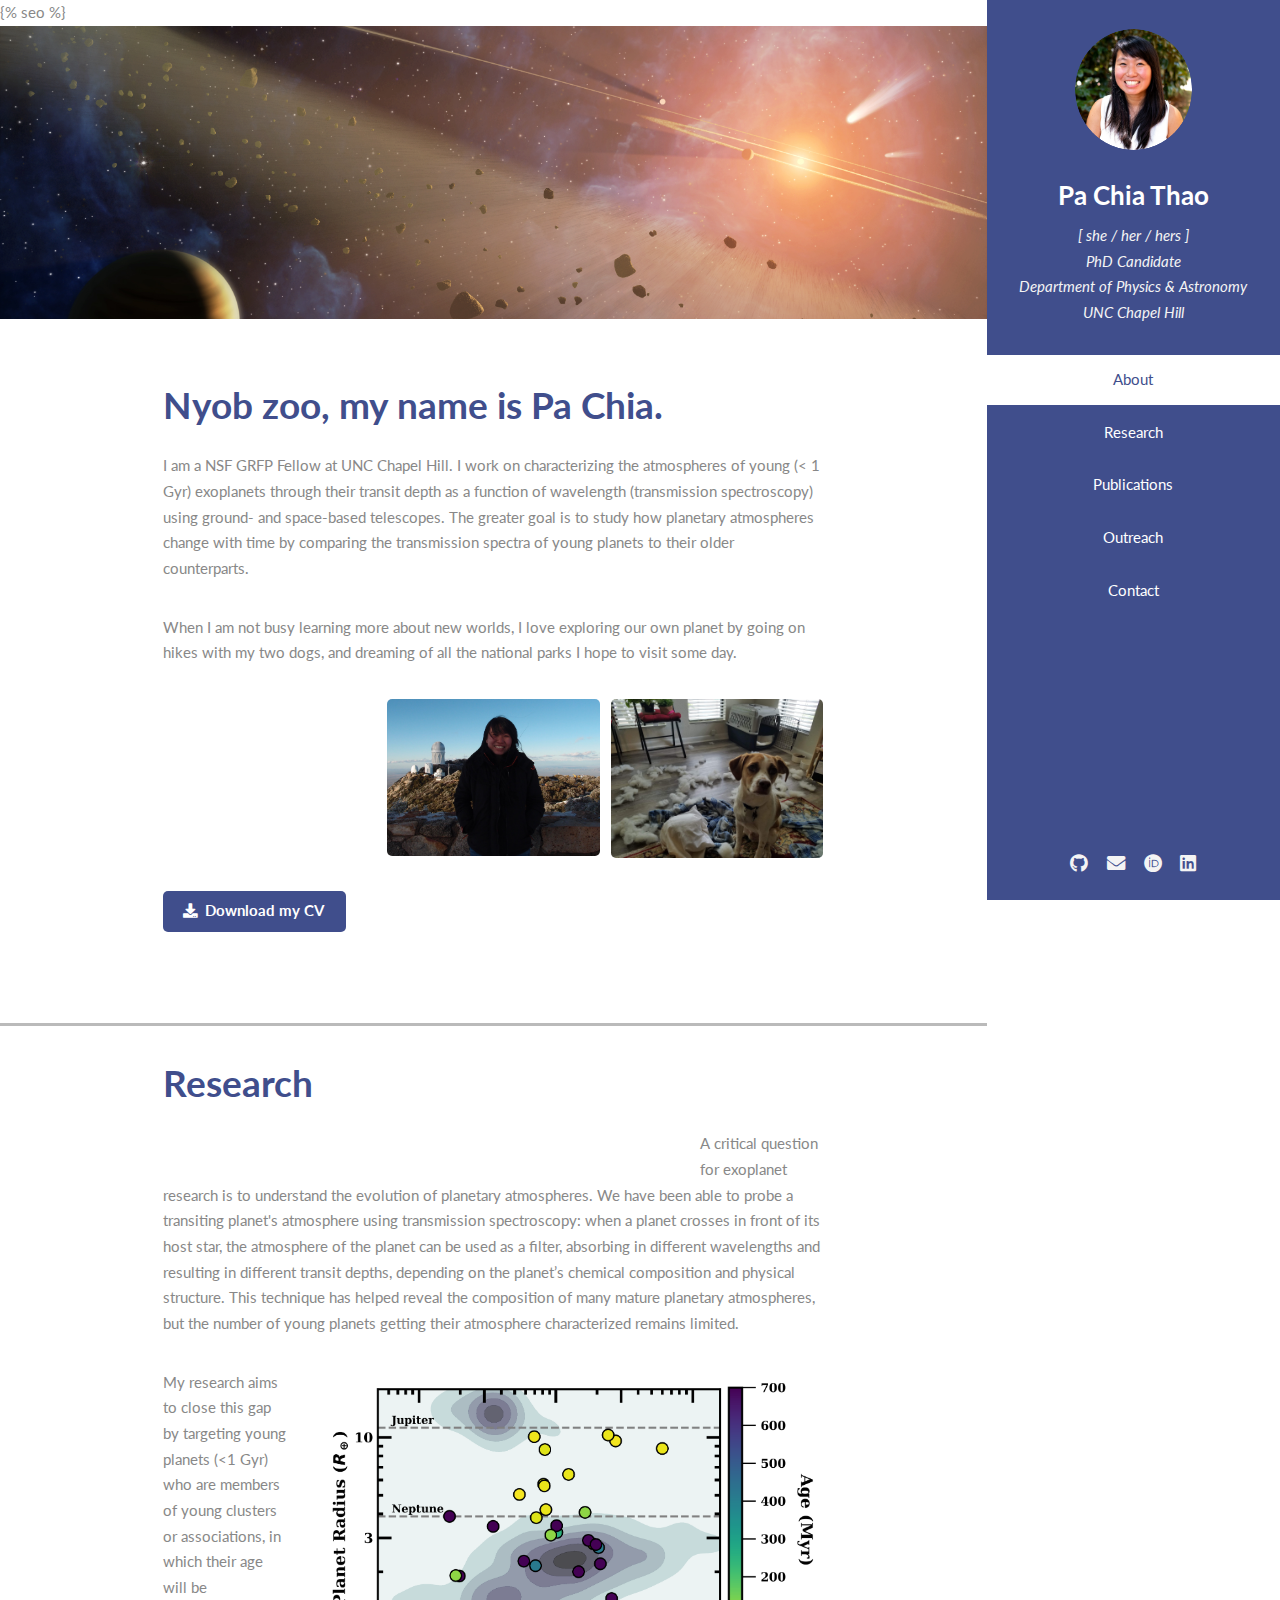
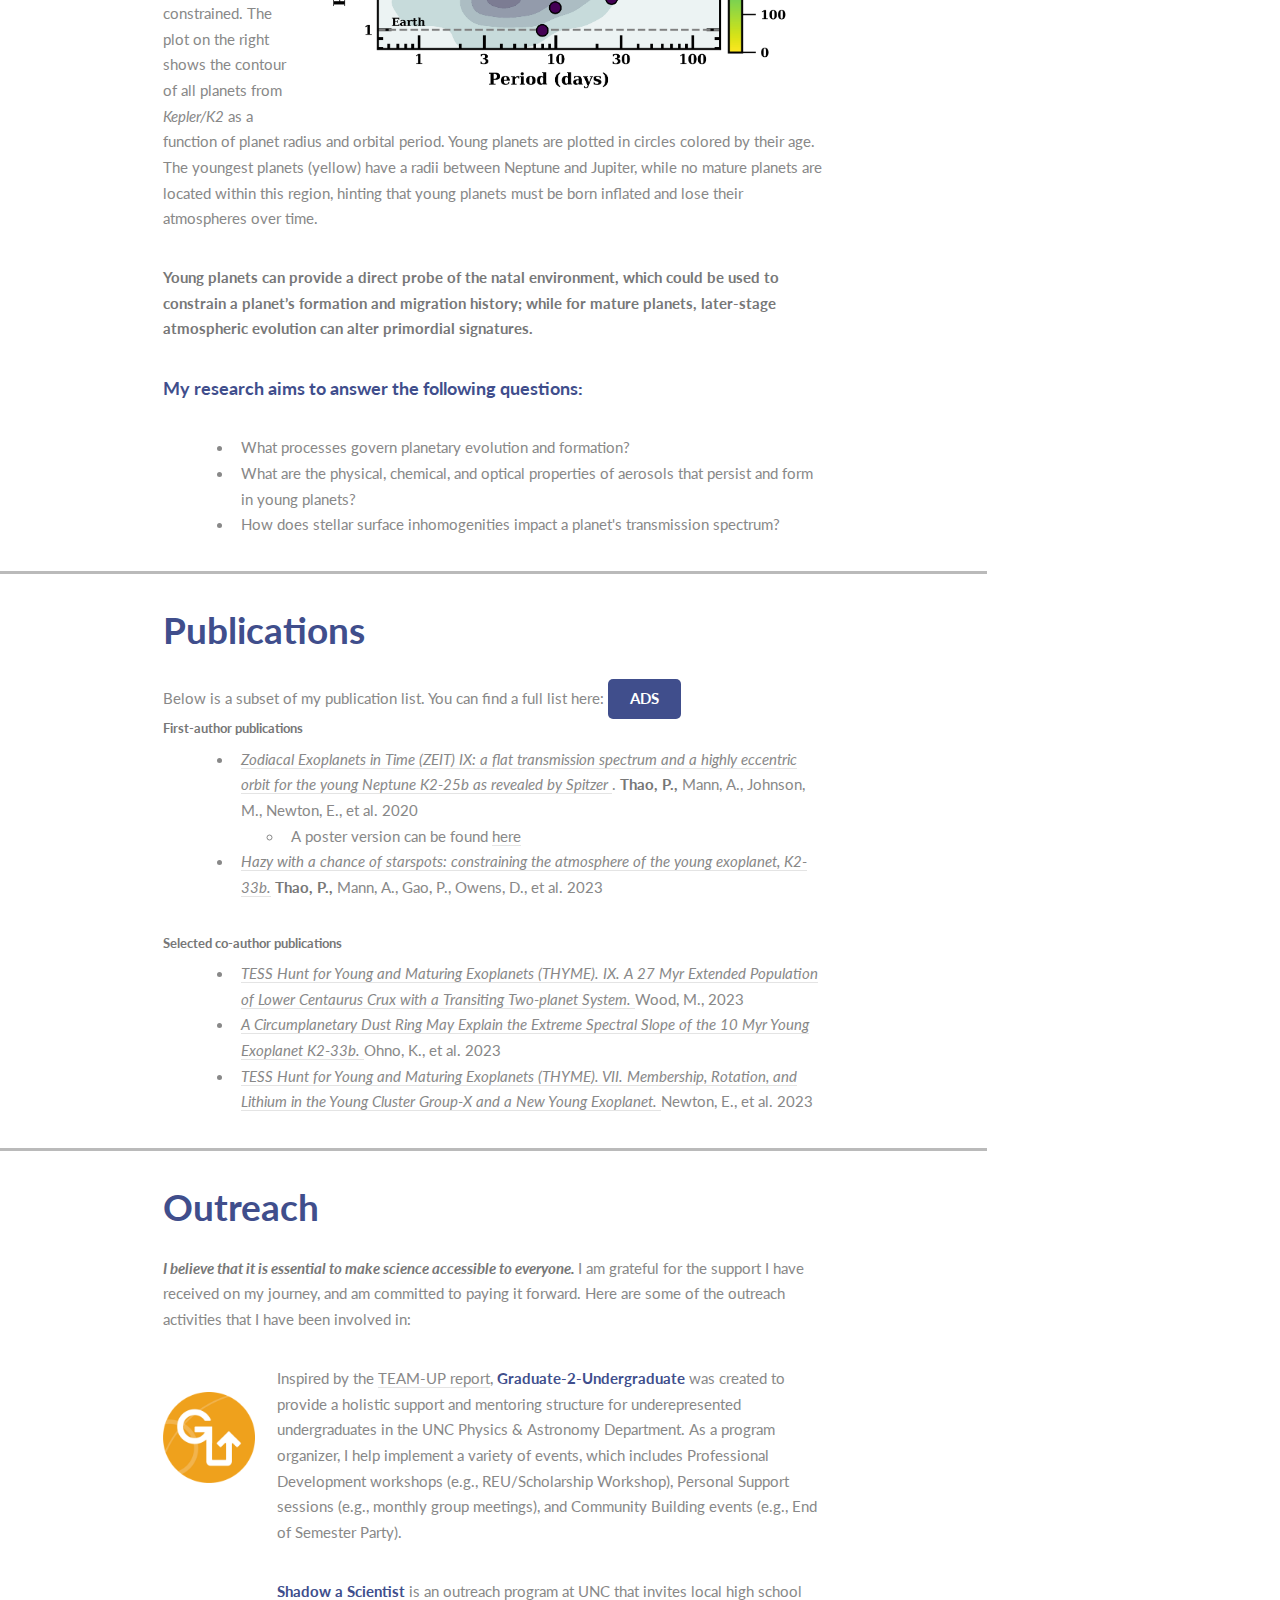
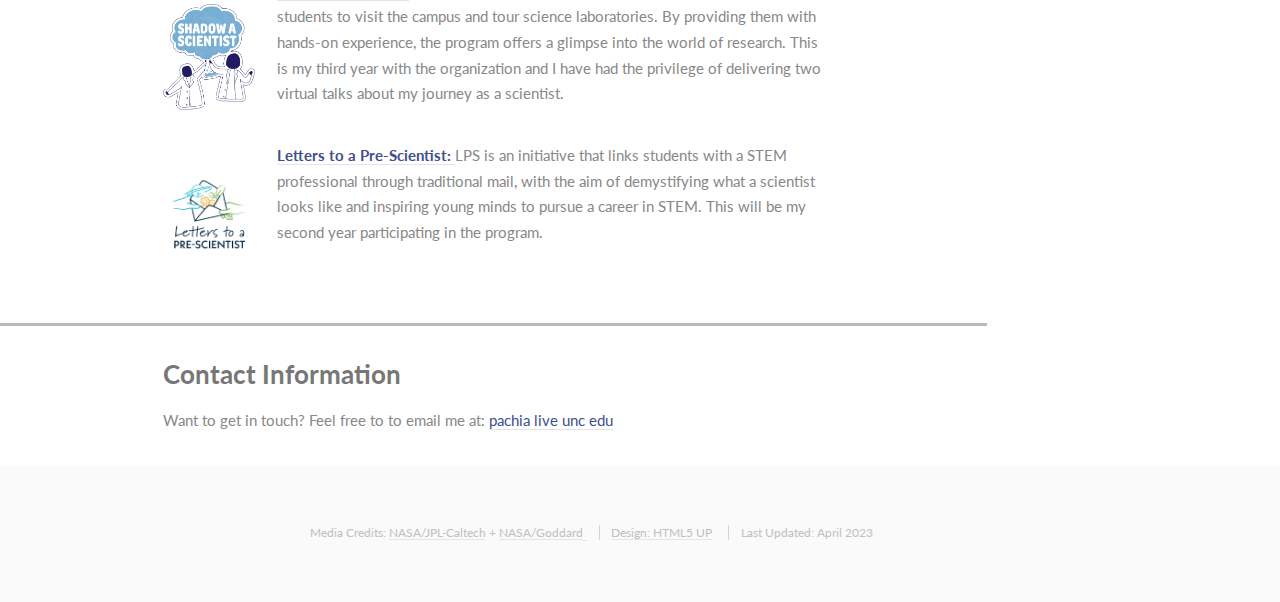
==== index.html @ d29f0478 "Update index.html" ====
<!DOCTYPE HTML>
<!--
	Read Only by HTML5 UP
	html5up.net | @ajlkn
	Free for personal and commercial use under the CCA 3.0 license (html5up.net/license)

	main purple color: #404E8C
	cream color used:  #c9a8f1
-->
<html>
	{% seo %}
	<head>
		<title>Pa Chia Thao</title>
		<meta charset="utf-8" />
		<meta name="viewport" content="width=device-width, initial-scale=1, user-scalable=no" />
		<link rel="stylesheet" href="assets/css/main.css" />
	</head>
	<body class="is-preload">

		<!-- Header -->
			<section id="header">
				<header>
					<span class="image avatar"><img src="images/personal/headshot.png" alt="" /></span>
					<h1 id="logo"><a href="#">Pa Chia Thao </a></h1>
					<p> [  she  /  her  /  hers  ] <br/> 
					PhD Candidate <br /> 
					Department of Physics & Astronomy<br /> 
					UNC Chapel Hill </p>
				</header>
				<nav id="nav">
					<ul>
						<li><a href="#about" class="active">About</a></li>
						<li><a href="#research">Research</a></li>
						<li><a href="#publications">Publications</a></li>
						<li><a href="#outreach">Outreach</a></li>
						<li><a href="#contact">Contact</a></li>
					</ul>
				</nav>
				<footer>
					<ul class="icons">
						<li><a href="https://github.com/pcthao" class="icon brands fa-github"><span class="label">Github</span></a></li>
						<li><a href="mailto:pachia@live.unc.edu" class="icon solid fa-envelope"><span class="label">Email</span></a></li>
						<li><a href="https://orcid.org/0000-0001-5729-6576" class="icon brands fa-orcid"><span class="label">OrcID</span></a></li>
						<li><a href="#" class="icon brands fa-linkedin"><span class="label">LinkedIn</span></a></li>
					</ul>
				</footer>
			</section>

		<!-- Wrapper -->
			<div id="wrapper">

				<!-- Main -->
					<div id="main">

						<!-- One -->
							<section id="about">
								<div class="image main" data-position="center">
									<img src="images/research/hires.jpg" alt="" />
								</div>
								<div class="container">
									<header class="major">
										<h2>Nyob zoo, my name is Pa Chia. </h2>
									</header>
									<p>I am a NSF GRFP Fellow at UNC Chapel Hill. I work on characterizing the atmospheres of young (< 1 Gyr) exoplanets through their transit depth as a function of wavelength (transmission spectroscopy) using ground- and space-based telescopes. The greater goal is to study how planetary atmospheres change with time by comparing the transmission spectra of young planets to their older counterparts. </p>
									<p>When I am not busy learning more about new worlds, I love exploring our own planet by going on hikes with my two dogs, and dreaming of all the national parks I hope to visit some day.  </p>
									<!-- <p> </p> -->
									<div class="box alt">
										<div class="row gtr-50 gtr-uniform">
											<div class="col-4"><span class="image fit"><img src="images/personal/IMG_4357.jpg" alt="" /></span></div>
											<div class="col-4"><span class="image fit"><img src="images/personal/P1216574.JPG" alt="" /></span></div>
											<div class="col-4"><span class="image fit"><img src="images/personal/IMG_3798.JPG" alt="" /></span></div>
											</a></div>
										</div>
										<p><a href="files/Thao_CV_short_ver.pdf" download" class="button primary icon solid fa-download">Download my CV</a></p>
									</div>
									
									<!-- I completed my undergraduate degree at Mount Holyoke College in December 2017, followed by an internship at Gemini North Observatory, and a year long post-baccalaureate position at UNC. -->
								</div>
							</section>
							<hr>

						<!-- Two -->
							<section id="research">
								<div class="container">
									<header class="major">
										<h2>Research</h2>
									</header>									
									<a class="image left"><img src="images/research/Exoplanet_Animation_Transit_Depth_vs_Wavelength_youtube_hq.mov"  style="width:500px;"alt="" /></a>
									<p>A critical question for exoplanet research is to understand the evolution of planetary atmospheres. We have been able to probe a transiting planet's atmosphere using transmission spectroscopy: when a planet crosses in front of its host star, the atmosphere of the planet can be used as a filter, absorbing in different wavelengths and resulting in different transit depths, depending on the planet’s chemical composition and physical structure. This technique has helped reveal the composition of many mature planetary atmospheres, but the number of young planets getting their atmosphere characterized remains limited. </p>
									<a class="image right"><img src="images/research/Radius_v_Period_nopl.png"  style="width:500px;"alt="" /></a>
									<p> My research aims to close this gap by targeting young planets (<1 Gyr) who are members of young clusters or associations, in which their age will be constrained. The plot on the right shows the contour of all planets from <i>Kepler/K2</i> as a function of planet radius and orbital period. Young planets are plotted in circles colored by their age. The youngest planets (yellow) have a radii between Neptune and Jupiter, while no mature planets are located within this region, hinting that young planets must be born inflated and lose their atmospheres over time. </p>
									<b><p>Young planets can provide a direct probe of the natal environment, which could be used to constrain a planet’s formation and migration history; while for mature planets, later-stage atmospheric evolution can alter primordial signatures.</p></b>
									<p> <h4 style="color:#404E8C;">My research aims to answer the following questions:</h4><p></p>
									<ul style="padding-left:70px" >
										<li>What processes govern planetary evolution and formation? </li>
										<li>What are the physical, chemical, and optical properties of aerosols that persist and form in young planets?  </li>
										<li>How does stellar surface inhomogenities impact a planet's transmission spectrum? </li>
									</ul>
								</div>
							</section>
							<hr>

						<!-- Three -->
							<section id="publications">
								<div class="container">
									<header class="major" >
										<h2>Publications</h2>
									</header>	
									Below is a subset of my publication list. You can find a full list here: <a href="https://ui.adsabs.harvard.edu/search/q=author%3A%22Thao%2C%20Pa%20Chia%22&sort=date%20desc%2C%20bibcode%20desc"class="button primary">ADS</a>
									<h5>First-author publications</h5>
									<ul style="padding-left:70px" > 
										<li><a href="https://iopscience.iop.org/article/10.3847/1538-3881/ab579b/pdf"> <i> Zodiacal Exoplanets in Time (ZEIT) IX: a flat transmission spectrum and a highly eccentric orbit for the young Neptune K2-25b as revealed by Spitzer </i></a>. <b>Thao, P., </b> Mann, A., Johnson, M., Newton, E., et al. 2020 </li>
									  <li style="margin-left:50px; padding-bottom: 0; list-style-type: circle;">A poster version can be found  <a href="https://drive.google.com/file/d/1lQkO5QB6Gf2X-ehHLYzar-CXqSi81cuX/view">here</a> </li>
										<li> <a href="https://iopscience.iop.org/article/10.3847/1538-3881/aca07a/pdf"> <i>Hazy with a chance of starspots: constraining the atmosphere of the young exoplanet, K2-33b.</i></a> <b>Thao, P., </b> Mann, A., Gao, P., Owens, D., et al. 2023</li> </ul>
									</ul>
									<h5>Selected co-author publications</h5>
									<ul style="padding-left:70px" >
										<li><a href="https://iopscience.iop.org/article/10.3847/1538-3881/aca8fc/pdf"> <i> TESS Hunt for Young and Maturing Exoplanets (THYME). IX. A 27 Myr Extended Population of Lower Centaurus Crux with a Transiting Two-planet System. </i></a> Wood, M., 2023 </li>
										<li> <a href="https://iopscience.iop.org/article/10.3847/2041-8213/ac9f3f/pdf"> <i> A Circumplanetary Dust Ring May Explain the Extreme Spectral Slope of the 10 Myr Young Exoplanet K2-33b. </i></a> Ohno, K., et al. 2023 </li>
										<li> <a href="https://arxiv.org/pdf/2206.06254.pdf"> <i> TESS Hunt for Young and Maturing Exoplanets (THYME). VII. Membership, Rotation, and Lithium in the Young Cluster Group-X and a New Young Exoplanet. </i></a> Newton, E., et al. 2023 </li>
									</ul>

								</div>
							</section>
							<hr>

							<section id="outreach">
								<div class="container">
								<div class="inner">
								<div class="row">
									<div>
									<header class="major">
										<h2>Outreach</h2>
									</header>	
									<p> <b><i>I believe that it is essential to make science accessible to everyone. </i></b>I am grateful for the support I have received on my journey, and am committed to paying it forward. Here are some of the outreach activities that I have been involved in: </p>
									<div class="row">
										<div class="col-2">
											<br /><span class="image fit"><img src="images/outreach/g2u_logo_color.png" alt="Grad 2 Undergrad Logo" /></a></span>
										</div>
										<div class="col-10">
											<p>Inspired by the <a href="https://www.aip.org/diversity-initiatives/team-up-task-force">TEAM-UP report</a>, <b style="color:#404E8C;"> Graduate-2-Undergraduate </b> was created to provide a holistic support and mentoring structure for underepresented undergraduates in the UNC Physics & Astronomy Department. As a program organizer, I help implement a variety of events, which includes Professional Development workshops (e.g., REU/Scholarship Workshop), Personal Support sessions (e.g., monthly group meetings), and Community Building events (e.g., End of Semester Party). </p></a>
										</div>
									</div>
									<div class="row">
										<div class="col-2">
											<br /><span class="image fit"><img src="images/outreach/SAS_logo_full-768x886.png" alt="" /></a></span>
										</div>
										<div class="col-10">
											<p><a href="https://shadowascientist.web.unc.edu"> <b style="color:#404E8C;"> Shadow a Scientist</b> </a> is an outreach program at UNC that invites local high school students to visit the campus and tour science laboratories. By providing them with hands-on experience, the program offers a glimpse into the world of research. This is my third year with the organization and I have had the privilege of delivering two virtual talks about my journey as a scientist. </p></a>
									</div>
									<div class="row">
										<div class="col-2">
											<br /><span class="image fit"><img src="images/outreach/cropped-cropped-LPS_Fullcolor.png" alt="" /></a></span>
										</div>
										<div class="col-10">
											<p><a href="https://prescientist.org"> <b style="color:#404E8C;"> Letters to a Pre-Scientist: </b> </a> LPS is an initiative that links students with a STEM professional through traditional mail, with the aim of demystifying what a scientist looks like and inspiring young minds to pursue a career in STEM. This will be my second year participating in the program.  </p></a>
										</div>
									<!--	<h4>Other organizations</h4>
									<ul>
										<li><a href="https://prescientist.org"> <b>Letters to a Pre-Scientist</b> </a>: LPS is an initiative that links students with a STEM professional through traditional mail, with the aim of demystifying what a scientist looks like and inspiring young minds to pursue a career in STEM.  This will be my second year participating in the program </li>
										<li><b> UNC GRFP Peer Review</b>: Since 2019, I have been paired with several undergraduate students at UNC to assist them in reviewing their NSF GRFP applications and providing constructive feedback. </li>
										<li><b> Hmong Student Association of Carolina </b>: I was a member of the Scholarship Committee, where I </li> -->
									</ul>
									</div>
							</div>
							</div>
							</section>
							<hr>

						<!-- Five -->
							<section id="contact">
								<div class="container">
									<h3>Contact Information</h3>
									<p>Want to get in touch? Feel free to to email me at: <a style="color:#404E8C;" href="mailto:pachia@live.unc.edu">pachia live unc edu</a></p></p>
									<!--<ul class="icons">
										<p><a class="icon solid alt fa-university" style="padding-left:50px"><span class="label">Office</span> UNC Phillips Hall, Room 114A</a></li></p>
										<p><a href="mailto:pachia@live.unc.edu" style="padding-left:50px" class="icon solid alt fa-envelope"><span class="label">Email</span> pachia live unc  edu</a></p>
										<li><a href="#" class="icon brands fa-github" style="padding-left:50px"><span class="label">Github</span class = "label"> Github </a></li> --> 

								</div>
							</section>

						<!-- Five -->
						<!--===
							<section id="five">
								<div class="container">
									<h3>Elements</h3>

									<section>
										<h4>Text</h4>
										<p>This is <b>bold</b> and this is <strong>strong</strong>. This is <i>italic</i> and this is <em>emphasized</em>.
										This is <sup>superscript</sup> text and this is <sub>subscript</sub> text.
										This is <u>underlined</u> and this is code: <code>for (;;) { ... }</code>. Finally, <a href="#">this is a link</a>.</p>
										<hr />
										<header>
											<h4>Heading with a Subtitle</h4>
											<p>Lorem ipsum dolor sit amet nullam id egestas urna aliquam</p>
										</header>
										<p>Nunc lacinia ante nunc ac lobortis. Interdum adipiscing gravida odio porttitor sem non mi integer non faucibus ornare mi ut ante amet placerat aliquet. Volutpat eu sed ante lacinia sapien lorem accumsan varius montes viverra nibh in adipiscing blandit tempus accumsan.</p>
										<header>
											<h5>Heading with a Subtitle</h5>
											<p>Lorem ipsum dolor sit amet nullam id egestas urna aliquam</p>
										</header>
										<p>Nunc lacinia ante nunc ac lobortis. Interdum adipiscing gravida odio porttitor sem non mi integer non faucibus ornare mi ut ante amet placerat aliquet. Volutpat eu sed ante lacinia sapien lorem accumsan varius montes viverra nibh in adipiscing blandit tempus accumsan.</p>
										<hr />
										<h2>Heading Level 2</h2>
										<h3>Heading Level 3</h3>
										<h4>Heading Level 4</h4>
										<h5>Heading Level 5</h5>
										<h6>Heading Level 6</h6>
										<hr />
										<h5>Blockquote</h5>
										<blockquote>Fringilla nisl. Donec accumsan interdum nisi, quis tincidunt felis sagittis eget tempus euismod. Vestibulum ante ipsum primis in faucibus vestibulum. Blandit adipiscing eu felis iaculis volutpat ac adipiscing accumsan faucibus. Vestibulum ante ipsum primis in faucibus lorem ipsum dolor sit amet nullam adipiscing eu felis.</blockquote>
										<h5>Preformatted</h5>
										<pre><code>i = 0;

while (!deck.isInOrder()) {
    print 'Iteration ' + i;
    deck.shuffle();
    i++;
}

print 'It took ' + i + ' iterations to sort the deck.';</code></pre>
									</section>

									<section>
										<h4>Lists</h4>
										<div class="row">
											<div class="col-6 col-12-xsmall">
												<h5>Unordered</h5>
												<ul>
													<li>Dolor pulvinar etiam magna etiam.</li>
													<li>Sagittis adipiscing lorem eleifend.</li>
													<li>Felis enim feugiat dolore viverra.</li>
												</ul>
												<h5>Alternate</h5>
												<ul class="alt">
													<li>Dolor pulvinar etiam magna etiam.</li>
													<li>Sagittis adipiscing lorem eleifend.</li>
													<li>Felis enim feugiat dolore viverra.</li>
												</ul>
											</div>
											<div class="col-6 col-12-xsmall">
												<h5>Ordered</h5>
												<ol>
													<li>Dolor pulvinar etiam magna etiam.</li>
													<li>Etiam vel felis at lorem sed viverra.</li>
													<li>Felis enim feugiat dolore viverra.</li>
													<li>Dolor pulvinar etiam magna etiam.</li>
													<li>Etiam vel felis at lorem sed viverra.</li>
													<li>Felis enim feugiat dolore viverra.</li>
												</ol>
												<h5>Icons</h5>
												<ul class="icons">
													<li><a href="#" class="icon brands fa-twitter"><span class="label">Twitter</span></a></li>
													<li><a href="#" class="icon brands fa-facebook-f"><span class="label">Facebook</span></a></li>
													<li><a href="#" class="icon brands fa-instagram"><span class="label">Instagram</span></a></li>
													<li><a href="#" class="icon brands fa-github"><span class="label">Github</span></a></li>
													<li><a href="#" class="icon brands fa-dribbble"><span class="label">Dribbble</span></a></li>
													<li><a href="#" class="icon brands fa-tumblr"><span class="label">Tumblr</span></a></li>
												</ul>
											</div>
										</div>
										<h5>Actions</h5>
										<ul class="actions">
											<li><a href="#" class="button primary">Default</a></li>
											<li><a href="#" class="button">Default</a></li>
											<li><a href="#" class="button alt">Default</a></li>
										</ul>
										<ul class="actions small">
											<li><a href="#" class="button primary small">Small</a></li>
											<li><a href="#" class="button small">Small</a></li>
											<li><a href="#" class="button alt small">Small</a></li>
										</ul>
										<div class="row">
											<div class="col-3 col-6-medium col-12-xsmall">
												<ul class="actions stacked">
													<li><a href="#" class="button primary">Default</a></li>
													<li><a href="#" class="button">Default</a></li>
													<li><a href="#" class="button alt">Default</a></li>
												</ul>
											</div>
											<div class="col-3 col-6 col-12-xsmall">
												<ul class="actions stacked">
													<li><a href="#" class="button primary small">Small</a></li>
													<li><a href="#" class="button small">Small</a></li>
													<li><a href="#" class="button alt small">Small</a></li>
												</ul>
											</div>
											<div class="col-3 col-6-medium col-12-xsmall">
												<ul class="actions stacked">
													<li><a href="#" class="button primary fit">Default</a></li>
													<li><a href="#" class="button fit">Default</a></li>
													<li><a href="#" class="button alt fit">Default</a></li>
												</ul>
											</div>
											<div class="col-3 col-6-medium col-12-xsmall">
												<ul class="actions stacked">
													<li><a href="#" class="button primary small fit">Small</a></li>
													<li><a href="#" class="button small fit">Small</a></li>
													<li><a href="#" class="button alt small fit">Small</a></li>
												</ul>
											</div>
										</div>
									</section>

									<section>
										<h4>Table</h4>
										<h5>Default</h5>
										<div class="table-wrapper">
											<table>
												<thead>
													<tr>
														<th>Name</th>
														<th>Description</th>
														<th>Price</th>
													</tr>
												</thead>
												<tbody>
													<tr>
														<td>Item One</td>
														<td>Ante turpis integer aliquet porttitor.</td>
														<td>29.99</td>
													</tr>
													<tr>
														<td>Item Two</td>
														<td>Vis ac commodo adipiscing arcu aliquet.</td>
														<td>19.99</td>
													</tr>
													<tr>
														<td>Item Three</td>
														<td> Morbi faucibus arcu accumsan lorem.</td>
														<td>29.99</td>
													</tr>
													<tr>
														<td>Item Four</td>
														<td>Vitae integer tempus condimentum.</td>
														<td>19.99</td>
													</tr>
													<tr>
														<td>Item Five</td>
														<td>Ante turpis integer aliquet porttitor.</td>
														<td>29.99</td>
													</tr>
												</tbody>
												<tfoot>
													<tr>
														<td colspan="2"></td>
														<td>100.00</td>
													</tr>
												</tfoot>
											</table>
										</div>

										<h5>Alternate</h5>
										<div class="table-wrapper">
											<table class="alt">
												<thead>
													<tr>
														<th>Name</th>
														<th>Description</th>
														<th>Price</th>
													</tr>
												</thead>
												<tbody>
													<tr>
														<td>Item One</td>
														<td>Ante turpis integer aliquet porttitor.</td>
														<td>29.99</td>
													</tr>
													<tr>
														<td>Item Two</td>
														<td>Vis ac commodo adipiscing arcu aliquet.</td>
														<td>19.99</td>
													</tr>
													<tr>
														<td>Item Three</td>
														<td> Morbi faucibus arcu accumsan lorem.</td>
														<td>29.99</td>
													</tr>
													<tr>
														<td>Item Four</td>
														<td>Vitae integer tempus condimentum.</td>
														<td>19.99</td>
													</tr>
													<tr>
														<td>Item Five</td>
														<td>Ante turpis integer aliquet porttitor.</td>
														<td>29.99</td>
													</tr>
												</tbody>
												<tfoot>
													<tr>
														<td colspan="2"></td>
														<td>100.00</td>
													</tr>
												</tfoot>
											</table>
										</div>
									</section>

									<section>
										<h4>Buttons</h4>
										<ul class="actions">
											<li><a href="#" class="button primary">Primary</a></li>
											<li><a href="#" class="button">Default</a></li>
											<li><a href="#" class="button alt">Alternate</a></li>
										</ul>
										<ul class="actions">
											<li><a href="#" class="button primary large">Large</a></li>
											<li><a href="#" class="button">Default</a></li>
											<li><a href="#" class="button alt small">Small</a></li>
										</ul>
										<ul class="actions fit">
											<li><a href="#" class="button primary fit">Fit</a></li>
											<li><a href="#" class="button fit">Fit</a></li>
											<li><a href="#" class="button alt fit">Fit</a></li>
										</ul>
										<ul class="actions fit small">
											<li><a href="#" class="button primary fit small">Fit + Small</a></li>
											<li><a href="#" class="button fit small">Fit + Small</a></li>
											<li><a href="#" class="button alt fit small">Fit + Small</a></li>
										</ul>
										<ul class="actions">
											<li><a href="#" class="button primary icon solid fa-download">Icon</a></li>
											<li><a href="#" class="button icon solid fa-download">Icon</a></li>
											<li><a href="#" class="button alt icon solid fa-check">Icon</a></li>
										</ul>
										<ul class="actions">
											<li><span class="button primary disabled">Primary</span></li>
											<li><span class="button disabled">Default</span></li>
											<li><span class="button alt disabled">Alternate</span></li>
										</ul>
									</section>

									<section>
										<h4>Form</h4>
										<form method="post" action="#">
											<div class="row gtr-uniform">
												<div class="col-6 col-12-xsmall">
													<input type="text" name="demo-name" id="demo-name" value="" placeholder="Name" />
												</div>
												<div class="col-6 col-12-xsmall">
													<input type="email" name="demo-email" id="demo-email" value="" placeholder="Email" />
												</div>
												<div class="col-12">
													<select name="demo-category" id="demo-category">
														<option value="">- Category -</option>
														<option value="1">Manufacturing</option>
														<option value="1">Shipping</option>
														<option value="1">Administration</option>
														<option value="1">Human Resources</option>
													</select>
												</div>
												<div class="col-4 col-12-medium">
													<input type="radio" id="demo-priority-low" name="demo-priority" checked>
													<label for="demo-priority-low">Low Priority</label>
												</div>
												<div class="col-4 col-12-medium">
													<input type="radio" id="demo-priority-normal" name="demo-priority">
													<label for="demo-priority-normal">Normal Priority</label>
												</div>
												<div class="col-4 col-12-medium">
													<input type="radio" id="demo-priority-high" name="demo-priority">
													<label for="demo-priority-high">High Priority</label>
												</div>
												<div class="col-6 col-12-medium">
													<input type="checkbox" id="demo-copy" name="demo-copy">
													<label for="demo-copy">Email me a copy of this message</label>
												</div>
												<div class="col-6 col-12-medium">
													<input type="checkbox" id="demo-human" name="demo-human" checked>
													<label for="demo-human">I am a human and not a robot</label>
												</div>
												<div class="col-12">
													<textarea name="demo-message" id="demo-message" placeholder="Enter your message" rows="6"></textarea>
												</div>
												<div class="col-12">
													<ul class="actions">
														<li><input type="submit" value="Send Message" /></li>
														<li><input type="reset" value="Reset" class="alt" /></li>
													</ul>
												</div>
											</div>
										</form>
									</section>

									<section>
										<h4>Image</h4>
										<h5>Fit</h5>
										<span class="image fit"><img src="images/banner.jpg" alt="" /></span>
										<div class="box alt">
											<div class="row gtr-50 gtr-uniform">
												<div class="col-4"><span class="image fit"><img src="images/pic01.jpg" alt="" /></span></div>
												<div class="col-4"><span class="image fit"><img src="images/pic02.jpg" alt="" /></span></div>
												<div class="col-4"><span class="image fit"><img src="images/pic03.jpg" alt="" /></span></div>
												<div class="col-4"><span class="image fit"><img src="images/pic02.jpg" alt="" /></span></div>
												<div class="col-4"><span class="image fit"><img src="images/pic03.jpg" alt="" /></span></div>
												<div class="col-4"><span class="image fit"><img src="images/pic01.jpg" alt="" /></span></div>
												<div class="col-4"><span class="image fit"><img src="images/pic03.jpg" alt="" /></span></div>
												<div class="col-4"><span class="image fit"><img src="images/pic01.jpg" alt="" /></span></div>
												<div class="col-4"><span class="image fit"><img src="images/pic02.jpg" alt="" /></span></div>
											</div>
										</div>
										<h5>Left &amp; Right</h5>
										<p><span class="image left"><img src="images/avatar.jpg" alt="" /></span>Fringilla nisl. Donec accumsan interdum nisi, quis tincidunt felis sagittis eget. tempus euismod. Vestibulum ante ipsum primis in faucibus vestibulum. Blandit adipiscing eu felis iaculis volutpat ac adipiscing accumsan eu faucibus. Integer ac pellentesque praesent tincidunt felis sagittis eget. tempus euismod. Vestibulum ante ipsum primis in faucibus vestibulum. Blandit adipiscing eu felis iaculis volutpat ac adipiscing accumsan eu faucibus. Integer ac pellentesque praesent. Donec accumsan interdum nisi, quis tincidunt felis sagittis eget. tempus euismod. Vestibulum ante ipsum primis in faucibus vestibulum. Blandit adipiscing eu felis iaculis volutpat ac adipiscing accumsan eu faucibus. Integer ac pellentesque praesent tincidunt felis sagittis eget. tempus euismod. Vestibulum ante ipsum primis in faucibus vestibulum. Blandit adipiscing eu felis iaculis volutpat ac adipiscing accumsan eu faucibus. Integer ac pellentesque praesent.</p>
										<p><span class="image right"><img src="images/avatar.jpg" alt="" /></span>Fringilla nisl. Donec accumsan interdum nisi, quis tincidunt felis sagittis eget. tempus euismod. Vestibulum ante ipsum primis in faucibus vestibulum. Blandit adipiscing eu felis iaculis volutpat ac adipiscing accumsan eu faucibus. Integer ac pellentesque praesent tincidunt felis sagittis eget. tempus euismod. Vestibulum ante ipsum primis in faucibus vestibulum. Blandit adipiscing eu felis iaculis volutpat ac adipiscing accumsan eu faucibus. Integer ac pellentesque praesent. Donec accumsan interdum nisi, quis tincidunt felis sagittis eget. tempus euismod. Vestibulum ante ipsum primis in faucibus vestibulum. Blandit adipiscing eu felis iaculis volutpat ac adipiscing accumsan eu faucibus. Integer ac pellentesque praesent tincidunt felis sagittis eget. tempus euismod. Vestibulum ante ipsum primis in faucibus vestibulum. Blandit adipiscing eu felis iaculis volutpat ac adipiscing accumsan eu faucibus. Integer ac pellentesque praesent.</p>
									</section>

								</div>
							</section>
						-->

					</div>

				<!-- Footer -->
					<section id="footer">
						<div class="container">
							<ul class="copyright">
								<li> Media Credits: <a href="https://exoplanets.nasa.gov/resources/232/double-the-rubble/"> NASA/JPL-Caltech</a> + <a href="https://svs.gsfc.nasa.gov/11428"> NASA/Goddard </li> </li><li> <li>Design: <a href="http://html5up.net"> HTML5 UP</a></li> </li><li> Last Updated: April 2023</li> </li>
							</ul>
						</div>
					</section>

			</div>

		<!-- Scripts -->
			<script src="assets/js/jquery.min.js"></script>
			<script src="assets/js/jquery.scrollex.min.js"></script>
			<script src="assets/js/jquery.scrolly.min.js"></script>
			<script src="assets/js/browser.min.js"></script>
			<script src="assets/js/breakpoints.min.js"></script>
			<script src="assets/js/util.js"></script>
			<script src="assets/js/main.js"></script>

	</body>
</html>
---- assets/css/main.css ----
@import url("fontawesome-all.min.css");
@import url("https://fonts.googleapis.com/css?family=Lato:400,400italic,700,700italic|Source+Code+Pro:400");

/*
	Read Only by HTML5 UP
	html5up.net | @ajlkn
	Free for personal and commercial use under the CCA 3.0 license (html5up.net/license)

	main purple color: #404E8C
	cream color used:  #c9a8f1
*/

html, body, div, span, applet, object,
iframe, h1, h2, h3, h4, h5, h6, p, blockquote,
pre, a, abbr, acronym, address, big, cite,
code, del, dfn, em, img, ins, kbd, q, s, samp,
small, strike, strong, sub, sup, tt, var, b,
u, i, center, dl, dt, dd, ol, ul, li, fieldset,
form, label, legend, table, caption, tbody,
tfoot, thead, tr, th, td, article, aside,
canvas, details, embed, figure, figcaption,
footer, header, hgroup, menu, nav, output, ruby,
section, summary, time, mark, audio, video {
	margin: 0;
	padding: 0;
	border: 0;
	font-size: 100%;
	font: inherit;
	vertical-align: baseline;}

article, aside, details, figcaption, figure,
footer, header, hgroup, menu, nav, section {
	display: block;}

body {
	line-height: 1;
}

ol, ul {
	list-style: none;
}

blockquote, q {
	quotes: none;
}

	blockquote:before, blockquote:after, q:before, q:after {
		content: '';
		content: none;
	}

table {
	border-collapse: collapse;
	border-spacing: 0;
}

body {
	-webkit-text-size-adjust: none;
}

mark {
	background-color: transparent;
	color: inherit;
}

input::-moz-focus-inner {
	border: 0;
	padding: 0;
}

input, select, textarea {
	-moz-appearance: none;
	-webkit-appearance: none;
	-ms-appearance: none;
	appearance: none;
}

/* Basic */

	html {
		box-sizing: border-box;
	}

	*, *:before, *:after {
		box-sizing: inherit;
	}

	body {
		background: #fff;
	}

		body.is-preload *, body.is-preload *:before, body.is-preload *:after {
			-moz-animation: none !important;
			-webkit-animation: none !important;
			-ms-animation: none !important;
			animation: none !important;
			-moz-transition: none !important;
			-webkit-transition: none !important;
			-ms-transition: none !important;
			transition: none !important;
		}

	body, input, select, textarea {
		color: #888;
		font-family: "Lato", sans-serif;
		font-size: 16pt;
		font-weight: 400;
		line-height: 1.75em;
	}

	a {
		-moz-transition: color 0.2s ease-in-out, border-color 0.2s ease-in-out;
		-webkit-transition: color 0.2s ease-in-out, border-color 0.2s ease-in-out;
		-ms-transition: color 0.2s ease-in-out, border-color 0.2s ease-in-out;
		transition: color 0.2s ease-in-out, border-color 0.2s ease-in-out;
		border-bottom: solid 1px #e4e4e4;
		color: inherit;
		text-decoration: none;
	}

		a:hover {
			border-bottom-color: transparent;
			color: #404E8C !important;
		}

	strong, b {
		color: #777;
		font-weight: 700;
	}

	em, i {
		font-style: italic;
	}

	p {
		margin: 0 0 2.25em 0;
	}

	h1, h2, h3, h4, h5, h6 {
		color: #777;
		font-weight: 700;
		line-height: 1em;
		margin: 0 0 0.5625em 0;
	}

		h1 a, h2 a, h3 a, h4 a, h5 a, h6 a {
			border: 0;
			color: inherit;
			text-decoration: none;
		}

	h2 {
		font-size: 2em;
		line-height: 1.5em;
	}

	h3 {
		font-size: 1.75em;
		line-height: 1.5em;
	}

	h4 {
		font-size: 1.25em;
		line-height: 1.5em;
	}

	h5 {
		font-size: 0.9em;
		line-height: 1.5em;
	}

	h6 {
		font-size: 0.7em;
		line-height: 1.5em;
	}

	sub {
		font-size: 0.8em;
		position: relative;
		top: 0.5em;
	}

	sup {
		font-size: 0.8em;
		position: relative;
		top: -0.5em;
	}

	hr {
		border: 0;
		border-bottom: solid 3px #bababa;
		margin: 2.00em 0;
	}

		hr.major {
			margin: 3.375em 0;
		}

	blockquote {
		border-left: solid 8px #e4e4e4;
		font-style: italic;
		margin: 0 0 2.25em 0;
		padding: 0.5em 0 0.5em 2em;
	}

	code {
		background: #555;
		border-radius: 5px;
		color: #fff;
		font-family: "Source Code Pro", monospace;
		font-size: 0.9em;
		margin: 0 0.25em;
		padding: 0.25em 0.65em;
	}

	pre {
		font-family: "Source Code Pro", monospace;
		font-size: 0.9em;
		margin: 0 0 2.25em 0;
	}

		pre code {
			-webkit-overflow-scrolling: touch;
			display: block;
			line-height: 1.5em;
			overflow-x: auto;
			padding: 1em 1.5em;
		}

	.align-left {
		text-align: left;
	}

	.align-center {
		text-align: center;
	}

	.align-right {
		text-align: right;
	}

/* Row */

	.row {
		display: flex;
		flex-wrap: wrap;
		box-sizing: border-box;
		align-items: stretch;
	}

		.row > * {
			box-sizing: border-box;
		}

		.row.gtr-uniform > * > :last-child {
			margin-bottom: 0;
		}

		.row.aln-left {
			justify-content: flex-start;
		}

		.row.aln-center {
			justify-content: center;
		}

		.row.aln-right {
			justify-content: flex-end;
		}

		.row.aln-top {
			align-items: flex-start;
		}

		.row.aln-middle {
			align-items: center;
		}

		.row.aln-bottom {
			align-items: flex-end;
		}

		.row > .imp {
			order: -1;
		}

		.row > .col-1 {
			width: 8.33333%;
		}

		.row > .off-1 {
			margin-left: 8.33333%;
		}

		.row > .col-2 {
			width: 16.66667%;
		}

		.row > .off-2 {
			margin-left: 16.66667%;
		}

		.row > .col-3 {
			width: 25%;
		}

		.row > .off-3 {
			margin-left: 25%;
		}

		.row > .col-4 {
			width: 33.33333%;
		}

		.row > .off-4 {
			margin-left: 33.33333%;
		}

		.row > .col-5 {
			width: 41.66667%;
		}

		.row > .off-5 {
			margin-left: 41.66667%;
		}

		.row > .col-6 {
			width: 50%;
		}

		.row > .off-6 {
			margin-left: 50%;
		}

		.row > .col-7 {
			width: 58.33333%;
		}

		.row > .off-7 {
			margin-left: 58.33333%;
		}

		.row > .col-8 {
			width: 66.66667%;
		}

		.row > .off-8 {
			margin-left: 66.66667%;
		}

		.row > .col-9 {
			width: 75%;
		}

		.row > .off-9 {
			margin-left: 75%;
		}

		.row > .col-10 {
			width: 83.33333%;
		}

		.row > .off-10 {
			margin-left: 83.33333%;
		}

		.row > .col-11 {
			width: 91.66667%;
		}

		.row > .off-11 {
			margin-left: 91.66667%;
		}

		.row > .col-12 {
			width: 100%;
		}

		.row > .off-12 {
			margin-left: 100%;
		}

		.row.gtr-0 {
			margin-top: 0;
			margin-left: 0em;
		}

			.row.gtr-0 > * {
				padding: 0 0 0 0em;
			}

			.row.gtr-0.gtr-uniform {
				margin-top: 0em;
			}

				.row.gtr-0.gtr-uniform > * {
					padding-top: 0em;
				}

		.row.gtr-25 {
			margin-top: 0;
			margin-left: -0.5em;
		}

			.row.gtr-25 > * {
				padding: 0 0 0 0.5em;
			}

			.row.gtr-25.gtr-uniform {
				margin-top: -0.5em;
			}

				.row.gtr-25.gtr-uniform > * {
					padding-top: 0.5em;
				}

		.row.gtr-50 {
			margin-top: 0;
			margin-left: -1em;
		}

			.row.gtr-50 > * {
				padding: 0 0 0 1em;
			}

			.row.gtr-50.gtr-uniform {
				margin-top: -1em;
			}

				.row.gtr-50.gtr-uniform > * {
					padding-top: 1em;
				}

		.row {
			margin-top: 0;
			margin-left: -2em;
		}

			.row > * {
				padding: 0 0 0 2em;
			}

			.row.gtr-uniform {
				margin-top: -2em;
			}

				.row.gtr-uniform > * {
					padding-top: 2em;
				}

		.row.gtr-150 {
			margin-top: 0;
			margin-left: -3em;
		}

			.row.gtr-150 > * {
				padding: 0 0 0 3em;
			}

			.row.gtr-150.gtr-uniform {
				margin-top: -3em;
			}

				.row.gtr-150.gtr-uniform > * {
					padding-top: 3em;
				}

		.row.gtr-200 {
			margin-top: 0;
			margin-left: -4em;
		}

			.row.gtr-200 > * {
				padding: 0 0 0 4em;
			}

			.row.gtr-200.gtr-uniform {
				margin-top: -4em;
			}

				.row.gtr-200.gtr-uniform > * {
					padding-top: 4em;
				}

		@media screen and (max-width: 1680px) {

			.row {
				display: flex;
				flex-wrap: wrap;
				box-sizing: border-box;
				align-items: stretch;
			}

				.row > * {
					box-sizing: border-box;
				}

				.row.gtr-uniform > * > :last-child {
					margin-bottom: 0;
				}

				.row.aln-left {
					justify-content: flex-start;
				}

				.row.aln-center {
					justify-content: center;
				}

				.row.aln-right {
					justify-content: flex-end;
				}

				.row.aln-top {
					align-items: flex-start;
				}

				.row.aln-middle {
					align-items: center;
				}

				.row.aln-bottom {
					align-items: flex-end;
				}

				.row > .imp-xlarge {
					order: -1;
				}

				.row > .col-1-xlarge {
					width: 8.33333%;
				}

				.row > .off-1-xlarge {
					margin-left: 8.33333%;
				}

				.row > .col-2-xlarge {
					width: 16.66667%;
				}

				.row > .off-2-xlarge {
					margin-left: 16.66667%;
				}

				.row > .col-3-xlarge {
					width: 25%;
				}

				.row > .off-3-xlarge {
					margin-left: 25%;
				}

				.row > .col-4-xlarge {
					width: 33.33333%;
				}

				.row > .off-4-xlarge {
					margin-left: 33.33333%;
				}

				.row > .col-5-xlarge {
					width: 41.66667%;
				}

				.row > .off-5-xlarge {
					margin-left: 41.66667%;
				}

				.row > .col-6-xlarge {
					width: 50%;
				}

				.row > .off-6-xlarge {
					margin-left: 50%;
				}

				.row > .col-7-xlarge {
					width: 58.33333%;
				}

				.row > .off-7-xlarge {
					margin-left: 58.33333%;
				}

				.row > .col-8-xlarge {
					width: 66.66667%;
				}

				.row > .off-8-xlarge {
					margin-left: 66.66667%;
				}

				.row > .col-9-xlarge {
					width: 75%;
				}

				.row > .off-9-xlarge {
					margin-left: 75%;
				}

				.row > .col-10-xlarge {
					width: 83.33333%;
				}

				.row > .off-10-xlarge {
					margin-left: 83.33333%;
				}

				.row > .col-11-xlarge {
					width: 91.66667%;
				}

				.row > .off-11-xlarge {
					margin-left: 91.66667%;
				}

				.row > .col-12-xlarge {
					width: 100%;
				}

				.row > .off-12-xlarge {
					margin-left: 100%;
				}

				.row.gtr-0 {
					margin-top: 0;
					margin-left: 0em;
				}

					.row.gtr-0 > * {
						padding: 0 0 0 0em;
					}

					.row.gtr-0.gtr-uniform {
						margin-top: 0em;
					}

						.row.gtr-0.gtr-uniform > * {
							padding-top: 0em;
						}

				.row.gtr-25 {
					margin-top: 0;
					margin-left: -0.5em;
				}

					.row.gtr-25 > * {
						padding: 0 0 0 0.5em;
					}

					.row.gtr-25.gtr-uniform {
						margin-top: -0.5em;
					}

						.row.gtr-25.gtr-uniform > * {
							padding-top: 0.5em;
						}

				.row.gtr-50 {
					margin-top: 0;
					margin-left: -1em;
				}

					.row.gtr-50 > * {
						padding: 0 0 0 1em;
					}

					.row.gtr-50.gtr-uniform {
						margin-top: -1em;
					}

						.row.gtr-50.gtr-uniform > * {
							padding-top: 1em;
						}

				.row {
					margin-top: 0;
					margin-left: -2em;
				}

					.row > * {
						padding: 0 0 0 2em;
					}

					.row.gtr-uniform {
						margin-top: -2em;
					}

						.row.gtr-uniform > * {
							padding-top: 2em;
						}

				.row.gtr-150 {
					margin-top: 0;
					margin-left: -3em;
				}

					.row.gtr-150 > * {
						padding: 0 0 0 3em;
					}

					.row.gtr-150.gtr-uniform {
						margin-top: -3em;
					}

						.row.gtr-150.gtr-uniform > * {
							padding-top: 3em;
						}

				.row.gtr-200 {
					margin-top: 0;
					margin-left: -4em;
				}

					.row.gtr-200 > * {
						padding: 0 0 0 4em;
					}

					.row.gtr-200.gtr-uniform {
						margin-top: -4em;
					}

						.row.gtr-200.gtr-uniform > * {
							padding-top: 4em;
						}

		}

		@media screen and (max-width: 1280px) {

			.row {
				display: flex;
				flex-wrap: wrap;
				box-sizing: border-box;
				align-items: stretch;
			}

				.row > * {
					box-sizing: border-box;
				}

				.row.gtr-uniform > * > :last-child {
					margin-bottom: 0;
				}

				.row.aln-left {
					justify-content: flex-start;
				}

				.row.aln-center {
					justify-content: center;
				}

				.row.aln-right {
					justify-content: flex-end;
				}

				.row.aln-top {
					align-items: flex-start;
				}

				.row.aln-middle {
					align-items: center;
				}

				.row.aln-bottom {
					align-items: flex-end;
				}

				.row > .imp-large {
					order: -1;
				}

				.row > .col-1-large {
					width: 8.33333%;
				}

				.row > .off-1-large {
					margin-left: 8.33333%;
				}

				.row > .col-2-large {
					width: 16.66667%;
				}

				.row > .off-2-large {
					margin-left: 16.66667%;
				}

				.row > .col-3-large {
					width: 25%;
				}

				.row > .off-3-large {
					margin-left: 25%;
				}

				.row > .col-4-large {
					width: 33.33333%;
				}

				.row > .off-4-large {
					margin-left: 33.33333%;
				}

				.row > .col-5-large {
					width: 41.66667%;
				}

				.row > .off-5-large {
					margin-left: 41.66667%;
				}

				.row > .col-6-large {
					width: 50%;
				}

				.row > .off-6-large {
					margin-left: 50%;
				}

				.row > .col-7-large {
					width: 58.33333%;
				}

				.row > .off-7-large {
					margin-left: 58.33333%;
				}

				.row > .col-8-large {
					width: 66.66667%;
				}

				.row > .off-8-large {
					margin-left: 66.66667%;
				}

				.row > .col-9-large {
					width: 75%;
				}

				.row > .off-9-large {
					margin-left: 75%;
				}

				.row > .col-10-large {
					width: 83.33333%;
				}

				.row > .off-10-large {
					margin-left: 83.33333%;
				}

				.row > .col-11-large {
					width: 91.66667%;
				}

				.row > .off-11-large {
					margin-left: 91.66667%;
				}

				.row > .col-12-large {
					width: 100%;
				}

				.row > .off-12-large {
					margin-left: 100%;
				}

				.row.gtr-0 {
					margin-top: 0;
					margin-left: 0em;
				}

					.row.gtr-0 > * {
						padding: 0 0 0 0em;
					}

					.row.gtr-0.gtr-uniform {
						margin-top: 0em;
					}

						.row.gtr-0.gtr-uniform > * {
							padding-top: 0em;
						}

				.row.gtr-25 {
					margin-top: 0;
					margin-left: -0.375em;
				}

					.row.gtr-25 > * {
						padding: 0 0 0 0.375em;
					}

					.row.gtr-25.gtr-uniform {
						margin-top: -0.375em;
					}

						.row.gtr-25.gtr-uniform > * {
							padding-top: 0.375em;
						}

				.row.gtr-50 {
					margin-top: 0;
					margin-left: -0.75em;
				}

					.row.gtr-50 > * {
						padding: 0 0 0 0.75em;
					}

					.row.gtr-50.gtr-uniform {
						margin-top: -0.75em;
					}

						.row.gtr-50.gtr-uniform > * {
							padding-top: 0.75em;
						}

				.row {
					margin-top: 0;
					margin-left: -1.5em;
				}

					.row > * {
						padding: 0 0 0 1.5em;
					}

					.row.gtr-uniform {
						margin-top: -1.5em;
					}

						.row.gtr-uniform > * {
							padding-top: 1.5em;
						}

				.row.gtr-150 {
					margin-top: 0;
					margin-left: -2.25em;
				}

					.row.gtr-150 > * {
						padding: 0 0 0 2.25em;
					}

					.row.gtr-150.gtr-uniform {
						margin-top: -2.25em;
					}

						.row.gtr-150.gtr-uniform > * {
							padding-top: 2.25em;
						}

				.row.gtr-200 {
					margin-top: 0;
					margin-left: -3em;
				}

					.row.gtr-200 > * {
						padding: 0 0 0 3em;
					}

					.row.gtr-200.gtr-uniform {
						margin-top: -3em;
					}

						.row.gtr-200.gtr-uniform > * {
							padding-top: 3em;
						}

		}

		@media screen and (max-width: 1024px) {

			.row {
				display: flex;
				flex-wrap: wrap;
				box-sizing: border-box;
				align-items: stretch;
			}

				.row > * {
					box-sizing: border-box;
				}

				.row.gtr-uniform > * > :last-child {
					margin-bottom: 0;
				}

				.row.aln-left {
					justify-content: flex-start;
				}

				.row.aln-center {
					justify-content: center;
				}

				.row.aln-right {
					justify-content: flex-end;
				}

				.row.aln-top {
					align-items: flex-start;
				}

				.row.aln-middle {
					align-items: center;
				}

				.row.aln-bottom {
					align-items: flex-end;
				}

				.row > .imp-medium {
					order: -1;
				}

				.row > .col-1-medium {
					width: 8.33333%;
				}

				.row > .off-1-medium {
					margin-left: 8.33333%;
				}

				.row > .col-2-medium {
					width: 16.66667%;
				}

				.row > .off-2-medium {
					margin-left: 16.66667%;
				}

				.row > .col-3-medium {
					width: 25%;
				}

				.row > .off-3-medium {
					margin-left: 25%;
				}

				.row > .col-4-medium {
					width: 33.33333%;
				}

				.row > .off-4-medium {
					margin-left: 33.33333%;
				}

				.row > .col-5-medium {
					width: 41.66667%;
				}

				.row > .off-5-medium {
					margin-left: 41.66667%;
				}

				.row > .col-6-medium {
					width: 50%;
				}

				.row > .off-6-medium {
					margin-left: 50%;
				}

				.row > .col-7-medium {
					width: 58.33333%;
				}

				.row > .off-7-medium {
					margin-left: 58.33333%;
				}

				.row > .col-8-medium {
					width: 66.66667%;
				}

				.row > .off-8-medium {
					margin-left: 66.66667%;
				}

				.row > .col-9-medium {
					width: 75%;
				}

				.row > .off-9-medium {
					margin-left: 75%;
				}

				.row > .col-10-medium {
					width: 83.33333%;
				}

				.row > .off-10-medium {
					margin-left: 83.33333%;
				}

				.row > .col-11-medium {
					width: 91.66667%;
				}

				.row > .off-11-medium {
					margin-left: 91.66667%;
				}

				.row > .col-12-medium {
					width: 100%;
				}

				.row > .off-12-medium {
					margin-left: 100%;
				}

				.row.gtr-0 {
					margin-top: 0;
					margin-left: 0em;
				}

					.row.gtr-0 > * {
						padding: 0 0 0 0em;
					}

					.row.gtr-0.gtr-uniform {
						margin-top: 0em;
					}

						.row.gtr-0.gtr-uniform > * {
							padding-top: 0em;
						}

				.row.gtr-25 {
					margin-top: 0;
					margin-left: -0.375em;
				}

					.row.gtr-25 > * {
						padding: 0 0 0 0.375em;
					}

					.row.gtr-25.gtr-uniform {
						margin-top: -0.375em;
					}

						.row.gtr-25.gtr-uniform > * {
							padding-top: 0.375em;
						}

				.row.gtr-50 {
					margin-top: 0;
					margin-left: -0.75em;
				}

					.row.gtr-50 > * {
						padding: 0 0 0 0.75em;
					}

					.row.gtr-50.gtr-uniform {
						margin-top: -0.75em;
					}

						.row.gtr-50.gtr-uniform > * {
							padding-top: 0.75em;
						}

				.row {
					margin-top: 0;
					margin-left: -1.5em;
				}

					.row > * {
						padding: 0 0 0 1.5em;
					}

					.row.gtr-uniform {
						margin-top: -1.5em;
					}

						.row.gtr-uniform > * {
							padding-top: 1.5em;
						}

				.row.gtr-150 {
					margin-top: 0;
					margin-left: -2.25em;
				}

					.row.gtr-150 > * {
						padding: 0 0 0 2.25em;
					}

					.row.gtr-150.gtr-uniform {
						margin-top: -2.25em;
					}

						.row.gtr-150.gtr-uniform > * {
							padding-top: 2.25em;
						}

				.row.gtr-200 {
					margin-top: 0;
					margin-left: -3em;
				}

					.row.gtr-200 > * {
						padding: 0 0 0 3em;
					}

					.row.gtr-200.gtr-uniform {
						margin-top: -3em;
					}

						.row.gtr-200.gtr-uniform > * {
							padding-top: 3em;
						}

		}

		@media screen and (max-width: 736px) {

			.row {
				display: flex;
				flex-wrap: wrap;
				box-sizing: border-box;
				align-items: stretch;
			}

				.row > * {
					box-sizing: border-box;
				}

				.row.gtr-uniform > * > :last-child {
					margin-bottom: 0;
				}

				.row.aln-left {
					justify-content: flex-start;
				}

				.row.aln-center {
					justify-content: center;
				}

				.row.aln-right {
					justify-content: flex-end;
				}

				.row.aln-top {
					align-items: flex-start;
				}

				.row.aln-middle {
					align-items: center;
				}

				.row.aln-bottom {
					align-items: flex-end;
				}

				.row > .imp-small {
					order: -1;
				}

				.row > .col-1-small {
					width: 8.33333%;
				}

				.row > .off-1-small {
					margin-left: 8.33333%;
				}

				.row > .col-2-small {
					width: 16.66667%;
				}

				.row > .off-2-small {
					margin-left: 16.66667%;
				}

				.row > .col-3-small {
					width: 25%;
				}

				.row > .off-3-small {
					margin-left: 25%;
				}

				.row > .col-4-small {
					width: 33.33333%;
				}

				.row > .off-4-small {
					margin-left: 33.33333%;
				}

				.row > .col-5-small {
					width: 41.66667%;
				}

				.row > .off-5-small {
					margin-left: 41.66667%;
				}

				.row > .col-6-small {
					width: 50%;
				}

				.row > .off-6-small {
					margin-left: 50%;
				}

				.row > .col-7-small {
					width: 58.33333%;
				}

				.row > .off-7-small {
					margin-left: 58.33333%;
				}

				.row > .col-8-small {
					width: 66.66667%;
				}

				.row > .off-8-small {
					margin-left: 66.66667%;
				}

				.row > .col-9-small {
					width: 75%;
				}

				.row > .off-9-small {
					margin-left: 75%;
				}

				.row > .col-10-small {
					width: 83.33333%;
				}

				.row > .off-10-small {
					margin-left: 83.33333%;
				}

				.row > .col-11-small {
					width: 91.66667%;
				}

				.row > .off-11-small {
					margin-left: 91.66667%;
				}

				.row > .col-12-small {
					width: 100%;
				}

				.row > .off-12-small {
					margin-left: 100%;
				}

				.row.gtr-0 {
					margin-top: 0;
					margin-left: 0em;
				}

					.row.gtr-0 > * {
						padding: 0 0 0 0em;
					}

					.row.gtr-0.gtr-uniform {
						margin-top: 0em;
					}

						.row.gtr-0.gtr-uniform > * {
							padding-top: 0em;
						}

				.row.gtr-25 {
					margin-top: 0;
					margin-left: -0.3125em;
				}

					.row.gtr-25 > * {
						padding: 0 0 0 0.3125em;
					}

					.row.gtr-25.gtr-uniform {
						margin-top: -0.3125em;
					}

						.row.gtr-25.gtr-uniform > * {
							padding-top: 0.3125em;
						}

				.row.gtr-50 {
					margin-top: 0;
					margin-left: -0.625em;
				}

					.row.gtr-50 > * {
						padding: 0 0 0 0.625em;
					}

					.row.gtr-50.gtr-uniform {
						margin-top: -0.625em;
					}

						.row.gtr-50.gtr-uniform > * {
							padding-top: 0.625em;
						}

				.row {
					margin-top: 0;
					margin-left: -1.25em;
				}

					.row > * {
						padding: 0 0 0 1.25em;
					}

					.row.gtr-uniform {
						margin-top: -1.25em;
					}

						.row.gtr-uniform > * {
							padding-top: 1.25em;
						}

				.row.gtr-150 {
					margin-top: 0;
					margin-left: -1.875em;
				}

					.row.gtr-150 > * {
						padding: 0 0 0 1.875em;
					}

					.row.gtr-150.gtr-uniform {
						margin-top: -1.875em;
					}

						.row.gtr-150.gtr-uniform > * {
							padding-top: 1.875em;
						}

				.row.gtr-200 {
					margin-top: 0;
					margin-left: -2.5em;
				}

					.row.gtr-200 > * {
						padding: 0 0 0 2.5em;
					}

					.row.gtr-200.gtr-uniform {
						margin-top: -2.5em;
					}

						.row.gtr-200.gtr-uniform > * {
							padding-top: 2.5em;
						}

		}

		@media screen and (max-width: 480px) {

			.row {
				display: flex;
				flex-wrap: wrap;
				box-sizing: border-box;
				align-items: stretch;
			}

				.row > * {
					box-sizing: border-box;
				}

				.row.gtr-uniform > * > :last-child {
					margin-bottom: 0;
				}

				.row.aln-left {
					justify-content: flex-start;
				}

				.row.aln-center {
					justify-content: center;
				}

				.row.aln-right {
					justify-content: flex-end;
				}

				.row.aln-top {
					align-items: flex-start;
				}

				.row.aln-middle {
					align-items: center;
				}

				.row.aln-bottom {
					align-items: flex-end;
				}

				.row > .imp-xsmall {
					order: -1;
				}

				.row > .col-1-xsmall {
					width: 8.33333%;
				}

				.row > .off-1-xsmall {
					margin-left: 8.33333%;
				}

				.row > .col-2-xsmall {
					width: 16.66667%;
				}

				.row > .off-2-xsmall {
					margin-left: 16.66667%;
				}

				.row > .col-3-xsmall {
					width: 25%;
				}

				.row > .off-3-xsmall {
					margin-left: 25%;
				}

				.row > .col-4-xsmall {
					width: 33.33333%;
				}

				.row > .off-4-xsmall {
					margin-left: 33.33333%;
				}

				.row > .col-5-xsmall {
					width: 41.66667%;
				}

				.row > .off-5-xsmall {
					margin-left: 41.66667%;
				}

				.row > .col-6-xsmall {
					width: 50%;
				}

				.row > .off-6-xsmall {
					margin-left: 50%;
				}

				.row > .col-7-xsmall {
					width: 58.33333%;
				}

				.row > .off-7-xsmall {
					margin-left: 58.33333%;
				}

				.row > .col-8-xsmall {
					width: 66.66667%;
				}

				.row > .off-8-xsmall {
					margin-left: 66.66667%;
				}

				.row > .col-9-xsmall {
					width: 75%;
				}

				.row > .off-9-xsmall {
					margin-left: 75%;
				}

				.row > .col-10-xsmall {
					width: 83.33333%;
				}

				.row > .off-10-xsmall {
					margin-left: 83.33333%;
				}

				.row > .col-11-xsmall {
					width: 91.66667%;
				}

				.row > .off-11-xsmall {
					margin-left: 91.66667%;
				}

				.row > .col-12-xsmall {
					width: 100%;
				}

				.row > .off-12-xsmall {
					margin-left: 100%;
				}

				.row.gtr-0 {
					margin-top: 0;
					margin-left: 0em;
				}

					.row.gtr-0 > * {
						padding: 0 0 0 0em;
					}

					.row.gtr-0.gtr-uniform {
						margin-top: 0em;
					}

						.row.gtr-0.gtr-uniform > * {
							padding-top: 0em;
						}

				.row.gtr-25 {
					margin-top: 0;
					margin-left: -0.3125em;
				}

					.row.gtr-25 > * {
						padding: 0 0 0 0.3125em;
					}

					.row.gtr-25.gtr-uniform {
						margin-top: -0.3125em;
					}

						.row.gtr-25.gtr-uniform > * {
							padding-top: 0.3125em;
						}

				.row.gtr-50 {
					margin-top: 0;
					margin-left: -0.625em;
				}

					.row.gtr-50 > * {
						padding: 0 0 0 0.625em;
					}

					.row.gtr-50.gtr-uniform {
						margin-top: -0.625em;
					}

						.row.gtr-50.gtr-uniform > * {
							padding-top: 0.625em;
						}

				.row {
					margin-top: 0;
					margin-left: -1.25em;
				}

					.row > * {
						padding: 0 0 0 1.25em;
					}

					.row.gtr-uniform {
						margin-top: -1.25em;
					}

						.row.gtr-uniform > * {
							padding-top: 1.25em;
						}

				.row.gtr-150 {
					margin-top: 0;
					margin-left: -1.875em;
				}

					.row.gtr-150 > * {
						padding: 0 0 0 1.875em;
					}

					.row.gtr-150.gtr-uniform {
						margin-top: -1.875em;
					}

						.row.gtr-150.gtr-uniform > * {
							padding-top: 1.875em;
						}

				.row.gtr-200 {
					margin-top: 0;
					margin-left: -2.5em;
				}

					.row.gtr-200 > * {
						padding: 0 0 0 2.5em;
					}

					.row.gtr-200.gtr-uniform {
						margin-top: -2.5em;
					}

						.row.gtr-200.gtr-uniform > * {
							padding-top: 2.5em;
						}

		}

/* Container */

	.container {
		margin: 0 auto;
		max-width: calc(100% - 4.5em);
		width: 45em;
	}

		.container.xsmall {
			width: 11.25em;
		}

		.container.small {
			width: 22.5em;
		}

		.container.medium {
			width: 33.75em;
		}

		.container.large {
			width: 56.25em;
		}

		.container.xlarge {
			width: 67.5em;
		}

		.container.max {
			width: 100%;
		}

		@media screen and (max-width: 1024px) {

			.container {
				width: 100% !important;
			}

		}

		@media screen and (max-width: 480px) {

			.container {
				max-width: calc(100% - 3.375em);
			}

		}

/* Section/Article */

	section.special, article.special {
		text-align: center;
	}

	header p {
		color: #aaa;
		position: relative;
		margin: 0 0 1.6875em 0;
	}

	header h2 + p {
		font-size: 1.25em;
		margin-top: -0.5em;
		line-height: 1.5em;
	}

	header h3 + p {
		font-size: 1.1em;
		margin-top: -0.35em;
		line-height: 1.5em;
	}

	header h4 + p,
	header h5 + p,
	header h6 + p {
		font-size: 0.9em;
		margin-top: -0.25em;
		line-height: 1.5em;
	}

	header.major h2 {
		color: #404E8C;
		font-size: 2.5em;
	}

		header.major h2 + p {
			color: #777;
			font-size: 1.75em;
			font-weight: 700;
			margin-top: -0.75em;
		}

/* Form */

	form {
		margin: 0 0 2.25em 0;
	}

	label {
		color: #777;
		display: block;
		font-size: 0.9em;
		font-weight: 700;
		margin: 0 0 1.125em 0;
	}

	input::-moz-focus-inner {
		border: 0;
		padding: 0;
	}

	input[type="text"],
	input[type="password"],
	input[type="email"],
	select,
	textarea {
		-moz-appearance: none;
		-webkit-appearance: none;
		-ms-appearance: none;
		appearance: none;
		border-radius: 5px;
		border: none;
		border: solid 2px #e4e4e4;
		color: inherit;
		display: block;
		outline: 0;
		padding: 0 1em;
		text-decoration: none;
		width: 100%;
	}

		input[type="text"]:invalid,
		input[type="password"]:invalid,
		input[type="email"]:invalid,
		select:invalid,
		textarea:invalid {
			box-shadow: none;
		}

		input[type="text"]:focus,
		input[type="password"]:focus,
		input[type="email"]:focus,
		select:focus,
		textarea:focus {
			border-color: #404E8C;
		}

	select {
		background-image: url("data:image/svg+xml;charset=utf8,%3Csvg xmlns='http://www.w3.org/2000/svg' width='40' height='40' preserveAspectRatio='none' viewBox='0 0 40 40'%3E%3Cpath d='M9.4,12.3l10.4,10.4l10.4-10.4c0.2-0.2,0.5-0.4,0.9-0.4c0.3,0,0.6,0.1,0.9,0.4l3.3,3.3c0.2,0.2,0.4,0.5,0.4,0.9 c0,0.4-0.1,0.6-0.4,0.9L20.7,31.9c-0.2,0.2-0.5,0.4-0.9,0.4c-0.3,0-0.6-0.1-0.9-0.4L4.3,17.3c-0.2-0.2-0.4-0.5-0.4-0.9 c0-0.4,0.1-0.6,0.4-0.9l3.3-3.3c0.2-0.2,0.5-0.4,0.9-0.4S9.1,12.1,9.4,12.3z' fill='%23e4e4e4' /%3E%3C/svg%3E");
		background-size: 1.25em;
		background-repeat: no-repeat;
		background-position: calc(100% - 1em) center;
		height: 2.75em;
		padding-right: 2.75em;
		text-overflow: ellipsis;
	}

		select option {
			color: #777;
			background: #fff;
		}

		select:focus::-ms-value {
			background-color: transparent;
		}

		select::-ms-expand {
			display: none;
		}

	input[type="text"],
	input[type="password"],
	input[type="email"],
	select {
		height: 2.75em;
	}

	textarea {
		padding: 0.75em 1em;
	}

	input[type="checkbox"],
	input[type="radio"] {
		-moz-appearance: none;
		-webkit-appearance: none;
		-ms-appearance: none;
		appearance: none;
		display: block;
		float: left;
		margin-right: -2em;
		opacity: 0;
		width: 1em;
		z-index: -1;
	}

		input[type="checkbox"] + label,
		input[type="radio"] + label {
			text-decoration: none;
			color: #888;
			cursor: pointer;
			display: inline-block;
			font-size: 1em;
			font-weight: 400;
			padding-left: 2.4em;
			padding-right: 0.75em;
			position: relative;
		}

			input[type="checkbox"] + label:before,
			input[type="radio"] + label:before {
				-moz-osx-font-smoothing: grayscale;
				-webkit-font-smoothing: antialiased;
				display: inline-block;
				font-style: normal;
				font-variant: normal;
				text-rendering: auto;
				line-height: 1;
				text-transform: none !important;
				font-family: 'Font Awesome 5 Free';
				font-weight: 900;
			}

			input[type="checkbox"] + label:before,
			input[type="radio"] + label:before {
				background: #fafafa;
				border-radius: 5px;
				border: solid 2px #e4e4e4;
				content: '';
				display: inline-block;
				font-size: 0.8em;
				height: 2.0625em;
				left: 0;
				line-height: 2.0625em;
				position: absolute;
				text-align: center;
				top: 0;
				width: 2.0625em;
			}

		input[type="checkbox"]:checked + label:before,
		input[type="radio"]:checked + label:before {
			background: #989898;
			border-color: #989898;
			color: #ffffff;
			content: '\f00c';
		}

		input[type="checkbox"]:focus + label:before,
		input[type="radio"]:focus + label:before {
			border-color: #404E8C;
		}

	input[type="checkbox"] + label:before {
		border-radius: 5px;
	}

	input[type="radio"] + label:before {
		border-radius: 100%;
	}

	::-webkit-input-placeholder {
		color: #aaa !important;
		font-style: italic;
		opacity: 1.0;
	}

	:-moz-placeholder {
		color: #aaa !important;
		font-style: italic;
		opacity: 1.0;
	}

	::-moz-placeholder {
		color: #aaa !important;
		font-style: italic;
		opacity: 1.0;
	}

	:-ms-input-placeholder {
		color: #aaa !important;
		font-style: italic;
		opacity: 1.0;
	}

/* Box */

	.box {
		border-radius: 5px;
		border: solid 2px #e4e4e4;
		margin-bottom: 2.25em;
		padding: 1.5em;
	}

		.box > :last-child,
		.box > :last-child > :last-child,
		.box > :last-child > :last-child > :last-child {
			margin-bottom: 0;
		}

		.box.alt {
			border: 0;
			border-radius: 0;
			padding: 0;
		}

/* Icon */

	.icon {
		text-decoration: none;
		border-bottom: none;
		position: relative;
	}

		.icon:before {
			-moz-osx-font-smoothing: grayscale;
			-webkit-font-smoothing: antialiased;
			display: inline-block;
			font-style: normal;
			font-variant: normal;
			text-rendering: auto;
			line-height: 1;
			text-transform: none !important;
			font-family: 'Font Awesome 5 Free';
			font-weight: 400;
		}

		.icon > .label {
			display: none;
		}

		.icon:before {
			line-height: inherit;
		}

		.icon.solid:before {
			font-weight: 900;
		}

		.icon.brands:before {
			font-family: 'Font Awesome 5 Brands';
		}

/* Image */

	.image {
		border-radius: 5px;
		border: 0;
		display: inline-block;
		position: relative;
	}

		.image[data-position] img {
			-moz-object-fit: cover;
			-webkit-object-fit: cover;
			-ms-object-fit: cover;
			object-fit: cover;
			display: block;
			position: absolute;
			top: 0;
			left: 0;
			width: 100%;
			height: 100%;
		}

		.image[data-position="top left"] img {
			-moz-object-position: top left;
			-webkit-object-position: top left;
			-ms-object-position: top left;
			object-position: top left;
		}

		.image[data-position="top"] img {
			-moz-object-position: top;
			-webkit-object-position: top;
			-ms-object-position: top;
			object-position: top;
		}

		.image[data-position="top right"] img {
			-moz-object-position: top right;
			-webkit-object-position: top right;
			-ms-object-position: top right;
			object-position: top right;
		}

		.image[data-position="right"] img {
			-moz-object-position: right;
			-webkit-object-position: right;
			-ms-object-position: right;
			object-position: right;
		}

		.image[data-position="bottom right"] img {
			-moz-object-position: bottom right;
			-webkit-object-position: bottom right;
			-ms-object-position: bottom right;
			object-position: bottom right;
		}

		.image[data-position="bottom"] img {
			-moz-object-position: bottom;
			-webkit-object-position: bottom;
			-ms-object-position: bottom;
			object-position: bottom;
		}

		.image[data-position="bottom left"] img {
			-moz-object-position: bottom left;
			-webkit-object-position: bottom left;
			-ms-object-position: bottom left;
			object-position: bottom left;
		}

		.image[data-position="left"] img {
			-moz-object-position: left;
			-webkit-object-position: left;
			-ms-object-position: left;
			object-position: left;
		}

		.image[data-position="center"] img {
			-moz-object-position: center;
			-webkit-object-position: center;
			-ms-object-position: center;
			object-position: center;
		}

		.image[data-position="25% 25%"] img {
			-moz-object-position: 25% 25%;
			-webkit-object-position: 25% 25%;
			-ms-object-position: 25% 25%;
			object-position: 25% 25%;
		}

		.image[data-position="75% 25%"] img {
			-moz-object-position: 75% 25%;
			-webkit-object-position: 75% 25%;
			-ms-object-position: 75% 25%;
			object-position: 75% 25%;
		}

		.image[data-position="75% 75%"] img {
			-moz-object-position: 75% 75%;
			-webkit-object-position: 75% 75%;
			-ms-object-position: 75% 75%;
			object-position: 75% 75%;
		}

		.image[data-position="25% 75%"] img {
			-moz-object-position: 25% 75%;
			-webkit-object-position: 25% 75%;
			-ms-object-position: 25% 75%;
			object-position: 25% 75%;
		}

		.image img {
			border-radius: 5px;
			display: block;
		}

		.image.left {
			float: left;
			margin: 0 2.5em 2em 0;
			top: 0.25em;
		}

		.image.right {
			float: right;
			margin: 0 0 2em 2.5em;
			top: 0.25em;
		}

		.image.fit {
			display: block;
			margin: 0 0 2.25em 0;
			width: 100%;
		}

			.image.fit img {
				display: block;
				width: 100%;
			}

		.image.avatar {
			border-radius: 100%;
			overflow: hidden;
		}

			.image.avatar img {
				border-radius: 100%;
				display: block;
				width: 100%;
			}

		.image.main {
			display: block;
			height: 20em;
			border-radius: 0;
		}

			.image.main img {
				border-radius: 0;
			}

/* List */

	ol {
		list-style: decimal;
		margin: 0 0 2.25em 0;
		padding-left: 1.25em;
	}

		ol li {
			padding-left: 0.25em;
		}

	ul {
		list-style: disc;
		margin: 0 0 2.25em 0;
		padding-left: 1em;
	}

		ul li {
			padding-left: 0.5em;
		}

		ul.alt {
			list-style: none;
			padding-left: 0;
		}

			ul.alt li {
				border-top: solid 2px #f4f4f4;
				padding: 0.5em 0;
			}

				ul.alt li:first-child {
					border-top: 0;
					padding-top: 0;
				}

	dl {
		margin: 0 0 2.25em 0;
	}

/* Actions */

	ul.actions {
		display: -moz-flex;
		display: -webkit-flex;
		display: -ms-flex;
		display: flex;
		cursor: default;
		list-style: none;
		margin-left: -1.125em;
		padding-left: 0;
	}

		ul.actions li {
			padding: 0 0 0 1.125em;
			vertical-align: middle;
		}

		ul.actions.special {
			-moz-justify-content: center;
			-webkit-justify-content: center;
			-ms-justify-content: center;
			justify-content: center;
			width: 100%;
			margin-left: 0;
		}

			ul.actions.special li:first-child {
				padding-left: 0;
			}

		ul.actions.stacked {
			-moz-flex-direction: column;
			-webkit-flex-direction: column;
			-ms-flex-direction: column;
			flex-direction: column;
			margin-left: 0;
		}

			ul.actions.stacked li {
				padding: 1.125em 0 0 0;
			}

				ul.actions.stacked li:first-child {
					padding-top: 0;
				}

		ul.actions.fit {
			width: calc(100% + 1.125em);
		}

			ul.actions.fit li {
				-moz-flex-grow: 1;
				-webkit-flex-grow: 1;
				-ms-flex-grow: 1;
				flex-grow: 1;
				-moz-flex-shrink: 1;
				-webkit-flex-shrink: 1;
				-ms-flex-shrink: 1;
				flex-shrink: 1;
				width: 100%;
			}

				ul.actions.fit li > * {
					width: 100%;
				}

			ul.actions.fit.stacked {
				width: 100%;
			}

		@media screen and (max-width: 480px) {

			ul.actions:not(.fixed) {
				-moz-flex-direction: column;
				-webkit-flex-direction: column;
				-ms-flex-direction: column;
				flex-direction: column;
				margin-left: 0;
				width: 100% !important;
			}

				ul.actions:not(.fixed) li {
					-moz-flex-grow: 1;
					-webkit-flex-grow: 1;
					-ms-flex-grow: 1;
					flex-grow: 1;
					-moz-flex-shrink: 1;
					-webkit-flex-shrink: 1;
					-ms-flex-shrink: 1;
					flex-shrink: 1;
					padding: 1.125em 0 0 0;
					text-align: center;
					width: 100%;
				}

					ul.actions:not(.fixed) li > * {
						width: 100%;
					}

					ul.actions:not(.fixed) li:first-child {
						padding-top: 0;
					}

					ul.actions:not(.fixed) li input[type="submit"],
					ul.actions:not(.fixed) li input[type="reset"],
					ul.actions:not(.fixed) li input[type="button"],
					ul.actions:not(.fixed) li button,
					ul.actions:not(.fixed) li .button {
						width: 100%;
					}

						ul.actions:not(.fixed) li input[type="submit"].icon:before,
						ul.actions:not(.fixed) li input[type="reset"].icon:before,
						ul.actions:not(.fixed) li input[type="button"].icon:before,
						ul.actions:not(.fixed) li button.icon:before,
						ul.actions:not(.fixed) li .button.icon:before {
							margin-left: -0.5rem;
						}

		}

/* Feature Icons */

	ul.feature-icons {
		list-style: none;
		padding-left: 0;
	}

		ul.feature-icons li {
			text-decoration: none;
			display: inline-block;
			margin: 0 0 1.6875em 0;
			padding: 0.35em 0 0 3.5em;
			position: relative;
			vertical-align: top;
			width: 48%;
		}

			ul.feature-icons li:before {
				-moz-osx-font-smoothing: grayscale;
				-webkit-font-smoothing: antialiased;
				display: inline-block;
				font-style: normal;
				font-variant: normal;
				text-rendering: auto;
				line-height: 1;
				text-transform: none !important;
				font-family: 'Font Awesome 5 Free';
				font-weight: 400;
			}

			ul.feature-icons li:before {
				background: #404E8C;
				border-radius: 100%;
				color: #ffffff;
				display: block;
				height: 2.5em;
				left: 0;
				line-height: 2.5em;
				position: absolute;
				text-align: center;
				top: 0;
				width: 2.5em;
			}

/* Icons */

	ul.icons {
		cursor: default;
		list-style: none;
		padding-left: 0;
	}

		ul.icons li {
			display: inline-block;
			padding: 0 1em 0 0;
		}

			ul.icons li:last-child {
				padding-right: 0 !important;
			}

			ul.icons li .icon:before {
				font-size: 1.25em;
			}

/* Table */

	.table-wrapper {
		-webkit-overflow-scrolling: touch;
		overflow-x: auto;
	}

	table {
		margin: 0 0 2.25em 0;
		width: 100%;
	}

		table tbody tr {
			border: solid 2px #f4f4f4;
			border-left: 0;
			border-right: 0;
		}

			table tbody tr:nth-child(2n + 1) {
				background-color: #fafafa;
			}

		table td {
			padding: 0.75em 0.75em;
		}

		table th {
			color: #777;
			font-size: 0.9em;
			font-weight: 700;
			padding: 0 0.75em 0.75em 0.75em;
			text-align: left;
		}

		table thead {
			border-bottom: solid 4px #e4e4e4;
		}

		table tfoot {
			border-top: solid 4px #e4e4e4;
		}

		table.alt {
			border-collapse: separate;
		}

			table.alt tbody tr td {
				border: solid 2px #e4e4e4;
				border-left-width: 0;
				border-top-width: 0;
			}

				table.alt tbody tr td:first-child {
					border-left-width: 2px;
				}

			table.alt tbody tr:first-child td {
				border-top-width: 2px;
			}

			table.alt thead {
				border-bottom: 0;
			}

			table.alt tfoot {
				border-top: 0;
			}

/* Button */

	input[type="submit"],
	input[type="reset"],
	input[type="button"],
	.button {
		-moz-appearance: none;
		-webkit-appearance: none;
		-ms-appearance: none;
		appearance: none;
		-moz-transition: background-color 0.2s ease-in-out, color 0.2s ease-in-out;
		-webkit-transition: background-color 0.2s ease-in-out, color 0.2s ease-in-out;
		-ms-transition: background-color 0.2s ease-in-out, color 0.2s ease-in-out;
		transition: background-color 0.2s ease-in-out, color 0.2s ease-in-out;
		background-color: #989898;
		border-radius: 5px;
		border: 0;
		color: #ffffff !important;
		cursor: pointer;
		display: inline-block;
		font-weight: 700;
		height: 2.75em;
		line-height: 2.75em;
		padding: 0 1.5em;
		text-align: center;
		text-decoration: none;
		white-space: nowrap;
	}

		input[type="submit"]:hover,
		input[type="reset"]:hover,
		input[type="button"]:hover,
		.button:hover {
			background-color: #a5a5a5;
			color: #ffffff !important;
		}

		input[type="submit"]:active,
		input[type="reset"]:active,
		input[type="button"]:active,
		.button:active {
			background-color: #8b8b8b;
		}

		input[type="submit"].icon,
		input[type="reset"].icon,
		input[type="button"].icon,
		.button.icon {
			padding-left: 1.35em;
		}

			input[type="submit"].icon:before,
			input[type="reset"].icon:before,
			input[type="button"].icon:before,
			.button.icon:before {
				margin-right: 0.5em;
			}

		input[type="submit"].fit,
		input[type="reset"].fit,
		input[type="button"].fit,
		.button.fit {
			width: 100%;
		}

		input[type="submit"].small,
		input[type="reset"].small,
		input[type="button"].small,
		.button.small {
			font-size: 0.8em;
		}

		input[type="submit"].large,
		input[type="reset"].large,
		input[type="button"].large,
		.button.large {
			font-size: 1.35em;
		}

		input[type="submit"].alt,
		input[type="reset"].alt,
		input[type="button"].alt,
		.button.alt {
			background-color: transparent;
			box-shadow: inset 0 0 0 2px #e4e4e4;
			color: #777 !important;
		}

			input[type="submit"].alt:hover,
			input[type="reset"].alt:hover,
			input[type="button"].alt:hover,
			.button.alt:hover {
				background-color: #f4f4f4;
				color: #777 !important;
			}

			input[type="submit"].alt:active,
			input[type="reset"].alt:active,
			input[type="button"].alt:active,
			.button.alt:active {
				background-color: #eaeaea;
			}

			input[type="submit"].alt.icon:before,
			input[type="reset"].alt.icon:before,
			input[type="button"].alt.icon:before,
			.button.alt.icon:before {
				color: #aaa;
			}

		input[type="submit"].primary,
		input[type="reset"].primary,
		input[type="button"].primary,
		.button.primary {
			background-color: #404E8C;
			color: #ffffff !important;
		}

			input[type="submit"].primary:hover,
			input[type="reset"].primary:hover,
			input[type="button"].primary:hover,
			.button.primary:hover {
				background-color: #f4f4f4;
			}

			input[type="submit"].primary:active,
			input[type="reset"].primary:active,
			input[type="button"].primary:active,
			.button.primary:active {
				background-color: #f4f4f4;
			}

		input[type="submit"].disabled, input[type="submit"]:disabled,
		input[type="reset"].disabled,
		input[type="reset"]:disabled,
		input[type="button"].disabled,
		input[type="button"]:disabled,
		.button.disabled,
		.button:disabled {
			background-color: #888 !important;
			box-shadow: inset 0 -0.15em 0 0 rgba(0, 0, 0, 0.15);
			color: #fff !important;
			cursor: default;
			opacity: 0.25;
		}

/* Features */

	.features article {
		border-top: solid 2px #f4f4f4;
		margin-bottom: 2.25em;
		padding-top: 1.50em;
	}

		.features article:first-child {
			border-top: 0;
			padding-top: 0;
		}

		.features article .image {
			display: inline-block;
			padding-right: 1.0em;
			vertical-align: middle;
			width: 50%;
		}

			.features article .image img {
				display: block;
				width: 40%;
			}

		.features article .inner {
			display: inline-block;
			vertical-align: middle;
			width: 100%;
		}

			.features article .inner > :last-child {
				margin-bottom: 0;
			}

	.column {
	  float: middle;
	  width: 33.33%;
	  padding-right: 0.5em;
	  border-left: 1.5px solid #404E8C;

	}

	/* Clear floats after the columns */
	.row:after {
	  content: "";
	  display: table;
	  clear: both;
	}
/* Header */

	#header {
		display: -moz-flex;
		display: -webkit-flex;
		display: -ms-flex;
		display: flex;
		-moz-flex-direction: column;
		-webkit-flex-direction: column;
		-ms-flex-direction: column;
		flex-direction: column;
		-moz-justify-content: space-between;
		-webkit-justify-content: space-between;
		-ms-justify-content: space-between;
		justify-content: space-between;
		background: #404E8C;
		color: #f4f4f4;
		height: 100%;
		overflow-y: auto;
		position: fixed;
		text-align: center;
		top: 0;
		width: 23em;
		right: 0;
	}

		#header h1, #header h2, #header h3, #header h4, #header h5, #header h6 {
			color: #ffffff;
		}

			#header h1 a, #header h2 a, #header h3 a, #header h4 a, #header h5 a, #header h6 a {
				color: #ffffff;
			}

		#header header p {
			color: #f4f4f4;
		}

		#header a {
			color: #f4f4f4;
		}

			#header a:hover {
				color: #ffffff !important;
			}

		#header > header {
			-moz-flex-shrink: 0;
			-webkit-flex-shrink: 0;
			-ms-flex-shrink: 0;
			flex-shrink: 0;
			padding: 3em;
		}

			#header > header .avatar {
				display: block;
				margin: 0 auto 2.25em auto;
				width: 8em;
			}

			#header > header h1 {
				font-size: 1.75em;
				margin: 0;
			}

			#header > header p {
				color: #f4f4f4;
				font-style: italic;
				margin: 1em 0 0 0;
			}

		#header > footer {
			-moz-flex-shrink: 0;
			-webkit-flex-shrink: 0;
			-ms-flex-shrink: 0;
			flex-shrink: 0;
			bottom: 0;
			left: 0;
			padding: 2em;
			width: 100%;
		}

			#header > footer .icons {
				margin: 0;
			}

				#header > footer .icons li a {
					color: #f4f4f4;
				}

		#header > nav {
			-moz-flex-grow: 1;
			-webkit-flex-grow: 1;
			-ms-flex-grow: 1;
			flex-grow: 1;
		}

			#header > nav ul {
				list-style: none;
				margin: 0;
				padding: 0;
			}

				#header > nav ul li {
					border-top: solid 2px #404E8C;
					display: block;
					padding: 0;
				}

					#header > nav ul li a {
						-moz-transition: none;
						-webkit-transition: none;
						-ms-transition: none;
						transition: none;
						border: 0;
						color: #ffffff !important;
						display: block;
						padding: 0.85em 0;
						text-decoration: none;
					}

						#header > nav ul li a.active {
							background: #fff;
							color: #404E8C !important;
						}

					#header > nav ul li:first-child {
						border-top: 0;
					}

/* Wrapper */

	#wrapper {
		background: #fff;
		padding-right: 23em;
	}

/* Main */

	#main > section {
		border-top: solid 6px #f4f4f4;
	}

		#main > section > .container {
			padding: 6em 0 4em 0;
		}

		#main > section:first-child {
			border-top: 0;
		}

/* Footer */

	#footer {
		background: #fafafa;
		border-top: 0;
		color: #c0c0c0;
		overflow: hidden;
		padding: 4em 0 2em 0;
	}

		#footer .copyright {
			line-height: 1em;
			list-style: none;
			padding: 0;
		}

			#footer .copyright li {
				border-left: solid 1px #d4d4d4;
				display: inline-block;
				font-size: 0.8em;
				margin-left: 1em;
				padding-left: 1em;
			}

				#footer .copyright li:first-child {
					border-left: 0;
					margin-left: 0;
					padding-left: 0;
				}

				#footer .copyright li a {
					color: inherit;
				}

/* XLarge */

	@media screen and (max-width: 1680px) {

		/* Basic */

			body, input, select, textarea {
				font-size: 13pt;
			}

		/* Header */

			#header {
				width: 21em;
			}

				#header > header {
					padding: 2em;
				}

				#header > footer {
					padding: 1.5em;
				}

		/* Wrapper */

			#wrapper {
				padding-right: 21em;
			}

		/* Main */

			#main > section > .container {
				padding: 4em 0 2em 0;
			}

	}

/* Large */

	@media screen and (max-width: 1280px) {

		/* Basic */

			body, input, select, textarea {
				font-size: 11pt;
			}

		/* Header */

			#header {
				width: 20em;
			}

		/* Wrapper */

			#wrapper {
				padding-right: 20em;
			}

	}

/* Medium */

	#titleBar {
		display: none;
	}

	@media screen and (max-width: 1024px) {

		/* Basic */

			html, body {
				overflow-x: hidden;
			}

			body, input, select, textarea {
				font-size: 12pt;
			}

		/* Image */

			.image.left, .image.right {
				max-width: 40%;
			}

				.image.left img, .image.right img {
					width: 100%;
				}

			.image.main {
				height: 20em;
			}

		/* Header */

			#header {
				-moz-backface-visibility: hidden;
				-webkit-backface-visibility: hidden;
				-ms-backface-visibility: hidden;
				backface-visibility: hidden;
				-moz-transition: -moz-transform 0.5s ease;
				-webkit-transition: -webkit-transform 0.5s ease;
				-ms-transition: -ms-transform 0.5s ease;
				transition: transform 0.5s ease;
				display: block;
				height: 100%;
				overflow-y: auto;
				position: fixed;
				top: 0;
				width: 23em;
				z-index: 10002;
				-moz-transform: translateX(23em);
				-webkit-transform: translateX(23em);
				-ms-transform: translateX(23em);
				transform: translateX(23em);
				right: 0;
			}

				#header > footer {
					bottom: auto;
					left: auto;
					margin: 0.5em 0 0 0;
					position: relative;
					right: auto;
					top: auto;
				}

		/* Wrapper */

			#wrapper {
				-moz-backface-visibility: hidden;
				-webkit-backface-visibility: hidden;
				-ms-backface-visibility: hidden;
				backface-visibility: hidden;
				-moz-transition: -moz-transform 0.5s ease;
				-webkit-transition: -webkit-transform 0.5s ease;
				-ms-transition: -ms-transform 0.5s ease;
				transition: transform 0.5s ease;
				padding: 44px 0 1px 0;
			}

		/* Header Panel */

			#titleBar {
				-moz-backface-visibility: hidden;
				-webkit-backface-visibility: hidden;
				-ms-backface-visibility: hidden;
				backface-visibility: hidden;
				-moz-transition: -moz-transform 0.5s ease;
				-webkit-transition: -webkit-transform 0.5s ease;
				-ms-transition: -ms-transform 0.5s ease;
				transition: transform 0.5s ease;
				display: block;
				height: 44px;
				left: 0;
				position: fixed;
				top: 0;
				width: 100%;
				z-index: 10001;
				background: #222;
				color: #fff;
				min-width: 320px;
			}

				#titleBar .title {
					color: #fff;
					display: block;
					font-weight: 700;
					height: 44px;
					line-height: 44px;
					padding: 0 1em;
					width: 100%;
					text-align: left;
				}

					#titleBar .title a {
						border: 0;
						text-decoration: none;
					}

				#titleBar .toggle {
					text-decoration: none;
					height: 4em;
					position: absolute;
					top: 0;
					width: 6em;
					border: 0;
					outline: 0;
					right: 0;
				}

					#titleBar .toggle:before {
						-moz-osx-font-smoothing: grayscale;
						-webkit-font-smoothing: antialiased;
						display: inline-block;
						font-style: normal;
						font-variant: normal;
						text-rendering: auto;
						line-height: 1;
						text-transform: none !important;
						font-family: 'Font Awesome 5 Free';
						font-weight: 900;
					}

					#titleBar .toggle:before {
						background: #404E8C;
						color: #ffffff;
						content: '\f0c9';
						display: block;
						font-size: 18px;
						height: 44px;
						line-height: 44px;
						position: absolute;
						text-align: center;
						top: 0;
						width: 64px;
						right: 0;
					}

			body.header-visible #wrapper, body.header-visible #titleBar {
				-moz-transform: translateX(-23em);
				-webkit-transform: translateX(-23em);
				-ms-transform: translateX(-23em);
				transform: translateX(-23em);
			}

			body.header-visible #header {
				-moz-transform: translateX(0);
				-webkit-transform: translateX(0);
				-ms-transform: translateX(0);
				transform: translateX(0);
			}

	}

/* Small */

	@media screen and (max-width: 736px) {

		/* Basic */

			body, input, select, textarea {
				font-size: 12pt;
			}

			h1 br, h2 br, h3 br, h4 br, h5 br, h6 br {
				display: none;
			}

			h2 {
				font-size: 1.75em;
			}

			h3 {
				font-size: 1.5em;
			}

			h4 {
				font-size: 1em;
			}

		/* Image */

			.image.left {
				margin: 0 1.5em 1em 0;
			}

			.image.right {
				margin: 0 0 1em 1.5em;
			}

			.image.main {
				height: 12em;
			}

		/* Section/Article */

			header br {
				display: none;
			}

			header.major h2 {
				font-size: 2.5em;
			}

				header.major h2 + p {
					font-size: 1.5em;
				}

		/* Features */

			.features article .image {
				display: block;
				margin: 0 0 2.25em 0;
				padding-right: 0;
				width: 100%;
			}

			.features article .inner {
				display: block;
				width: 100%;
			}

		/* Header */

			#header {
				width: 17em;
				-moz-transform: translateX(17em);
				-webkit-transform: translateX(17em);
				-ms-transform: translateX(17em);
				transform: translateX(17em);
				right: 0;
			}

				#header > header {
					padding: 2em;
				}

					#header > header .avatar {
						margin: 0 auto 1.6875em auto;
						width: 6em;
					}

					#header > header h1 {
						font-size: 1.5em;
					}

					#header > header p {
						margin: 1em 0 0 0;
					}

				#header > footer {
					padding: 1.5em;
				}

		/* Main */

			#main > section > .container {
				padding: 2em 0 0 0;
			}

		/* Footer */

			#footer {
				text-align: center;
			}

				#footer .copyright li {
					border-left: 0;
					display: block;
					line-height: 1.75em;
					margin: 0.75em 0 0 0;
					padding-left: 0;
				}

					#footer .copyright li:first-child {
						margin-top: 0;
					}

		/* Header Panel */

			#titleBar .toggle {
				height: 4em;
				width: 6em;
			}

				#titleBar .toggle:before {
					font-size: 14px;
					width: 44px;
				}

			body.header-visible #wrapper, body.header-visible #titleBar {
				-moz-transform: translateX(-17em);
				-webkit-transform: translateX(-17em);
				-ms-transform: translateX(-17em);
				transform: translateX(-17em);
			}

	}

/* XSmall */

	@media screen and (max-width: 480px) {

		/* Basic */

			html, body {
				min-width: 320px;
			}

			body, input, select, textarea {
				font-size: 12pt;
			}

		/* List */

			ul.actions {
				margin: 0 0 2.25em 0;
			}

				ul.actions li {
					display: block;
					padding: 1.125em 0 0 0;
					text-align: center;
					width: 100%;
				}

					ul.actions li:first-child {
						padding-top: 0;
					}

					ul.actions li > * {
						width: 100%;
						margin: 0 !important;
					}

						ul.actions li > *.icon:before {
							margin-left: -2em;
						}

				ul.actions.small li {
					padding: 0.5625em 0 0 0;
				}

					ul.actions.small li:first-child {
						padding-top: 0;
					}

			ul.feature-icons li {
				display: block;
				width: 100%;
			}

		/* Button */

			input[type="submit"],
			input[type="reset"],
			input[type="button"],
			.button {
				padding: 0;
			}

	}
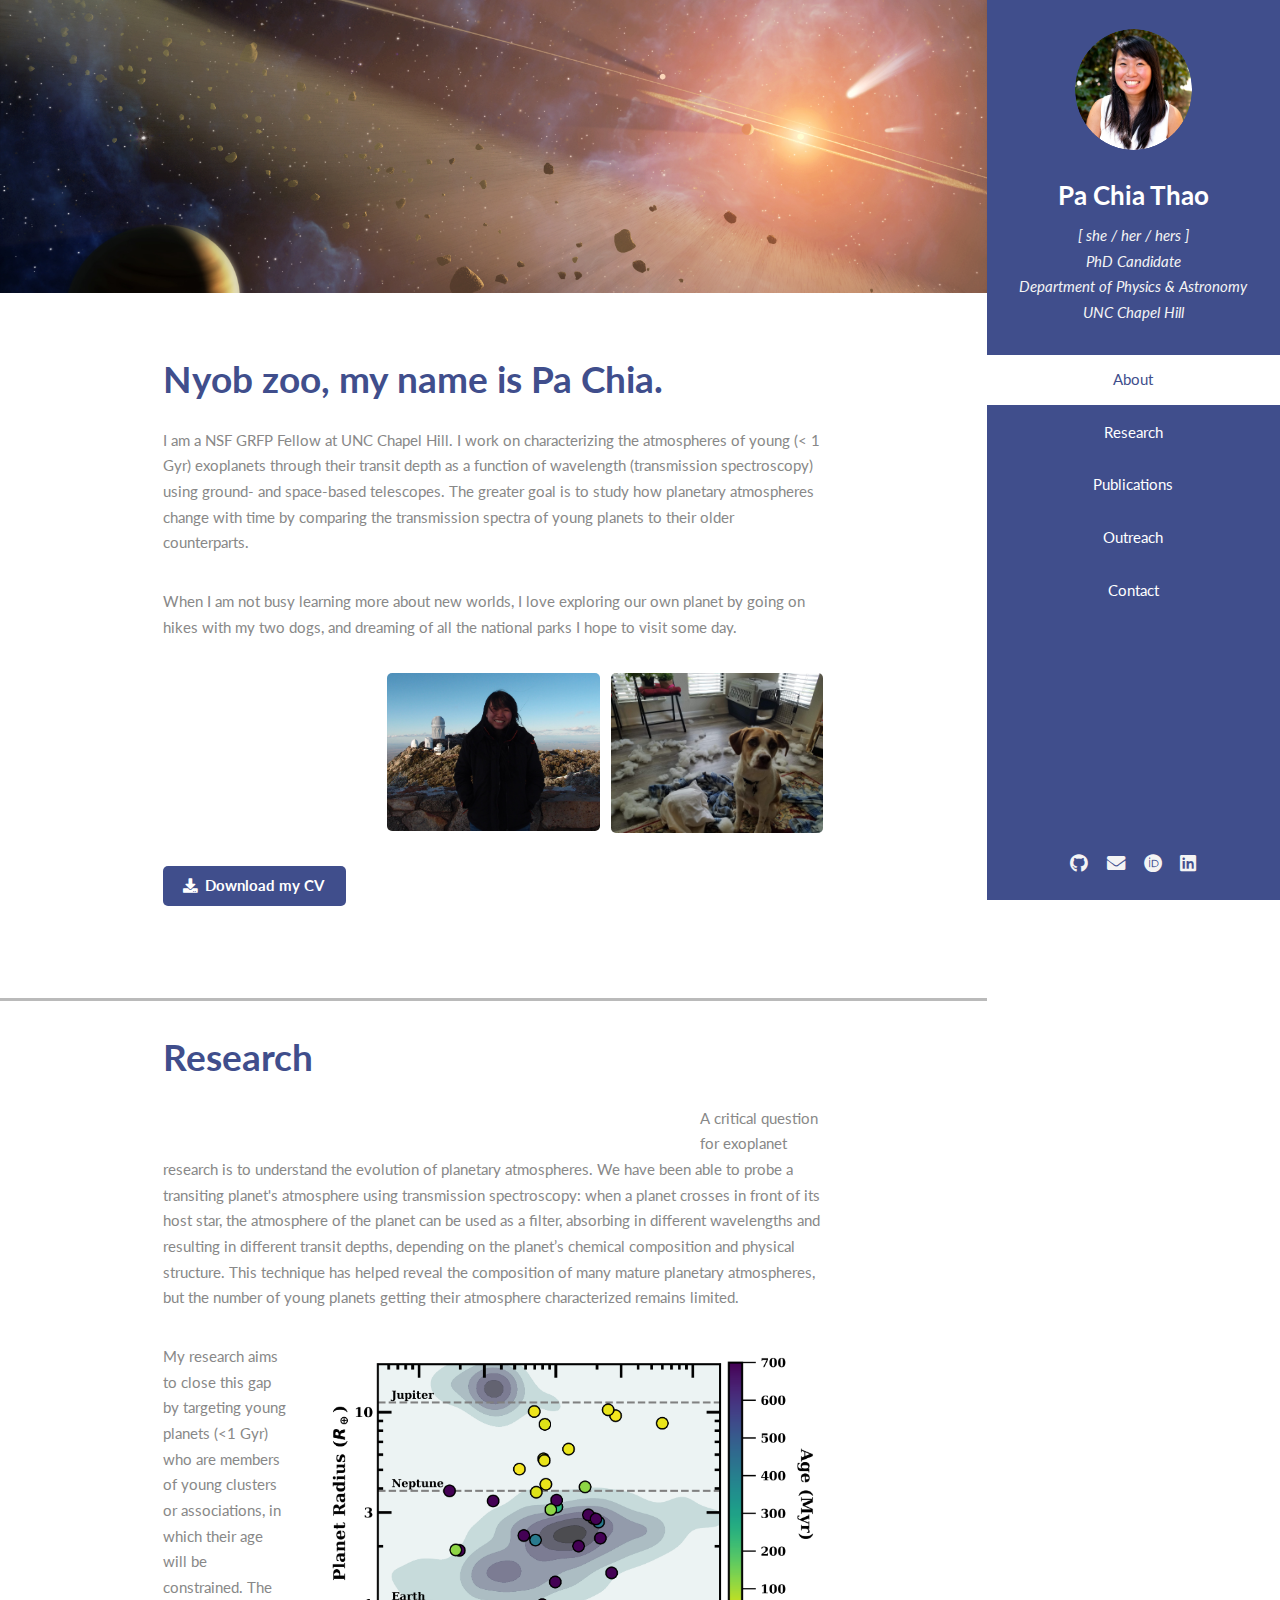
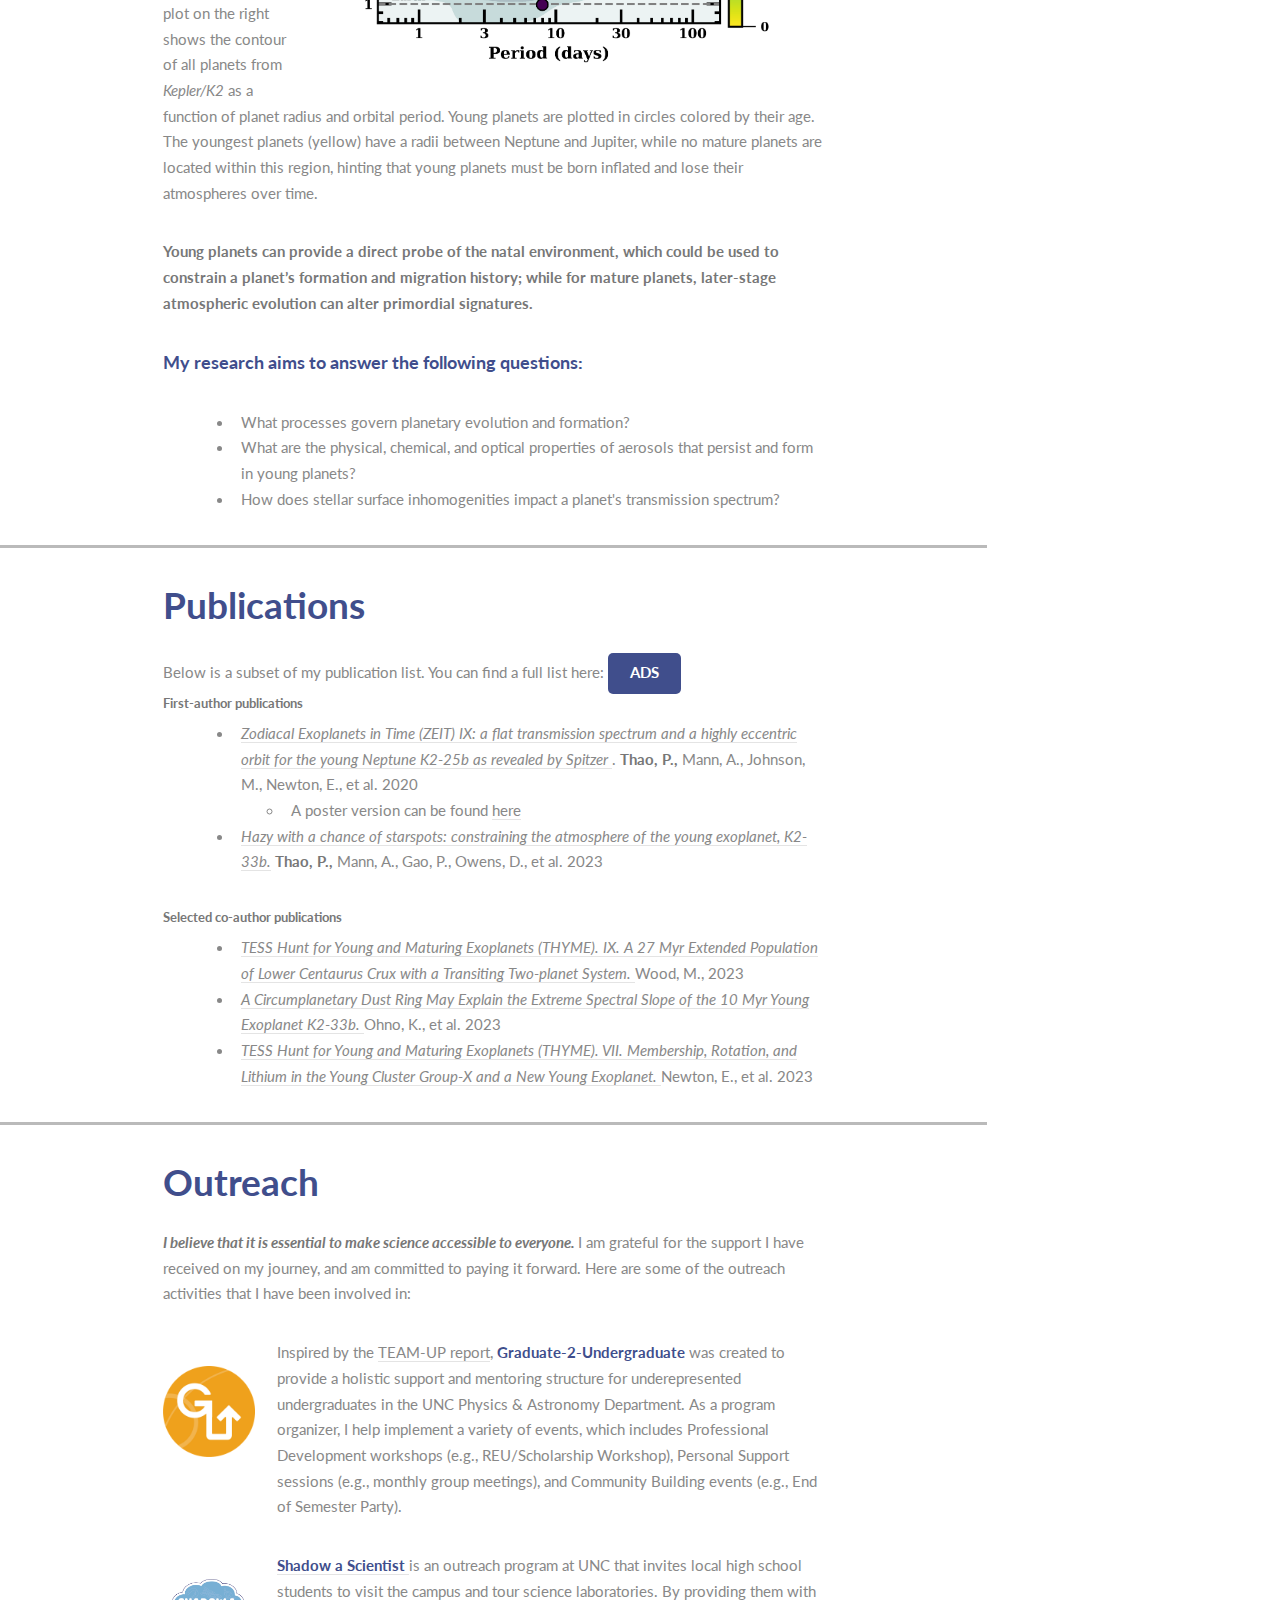
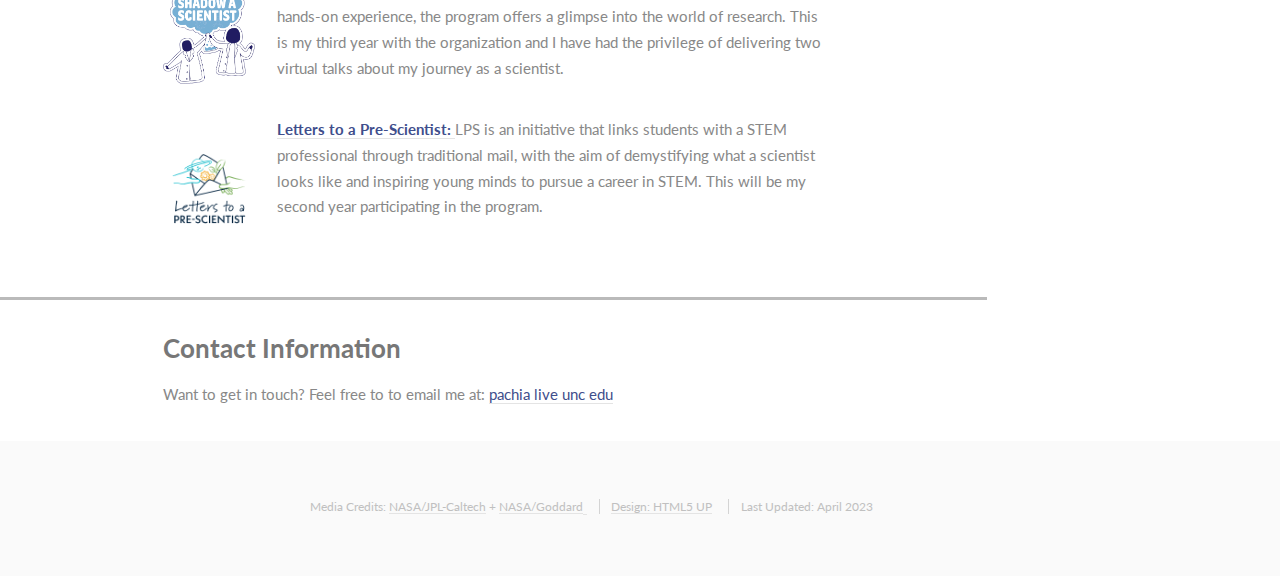
==== commit 308a5a1f: "Update index.html" ====
--- a/index.html
+++ b/index.html
@@ -8,12 +8,13 @@
 	cream color used:  #c9a8f1
 -->
 <html>
-	{% seo %}
+	
 	<head>
 		<title>Pa Chia Thao</title>
 		<meta charset="utf-8" />
 		<meta name="viewport" content="width=device-width, initial-scale=1, user-scalable=no" />
 		<link rel="stylesheet" href="assets/css/main.css" />
+		<meta name="google-site-verification" content="az1m7K2vfGBd1i3P7O5ENecfiFcIf9wO6ccHNj2sgoA" />
 	</head>
 	<body class="is-preload">
 
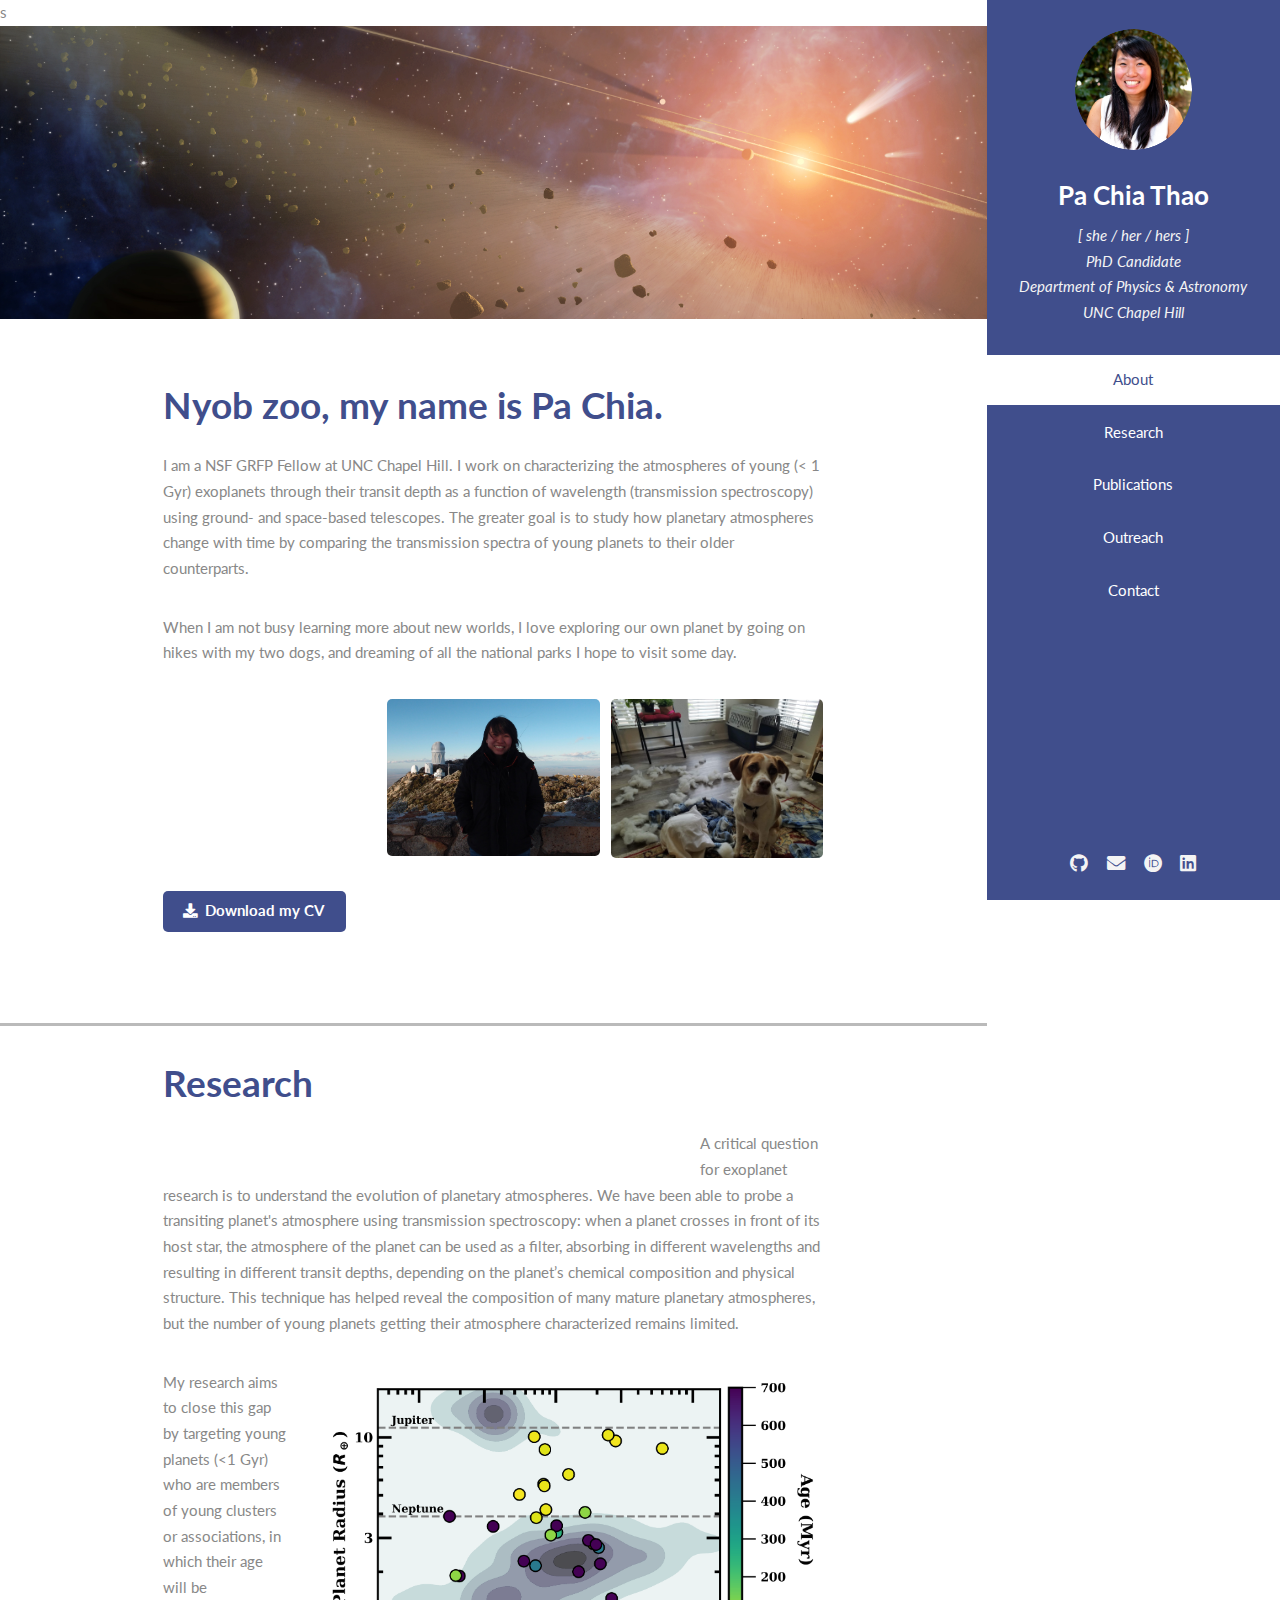
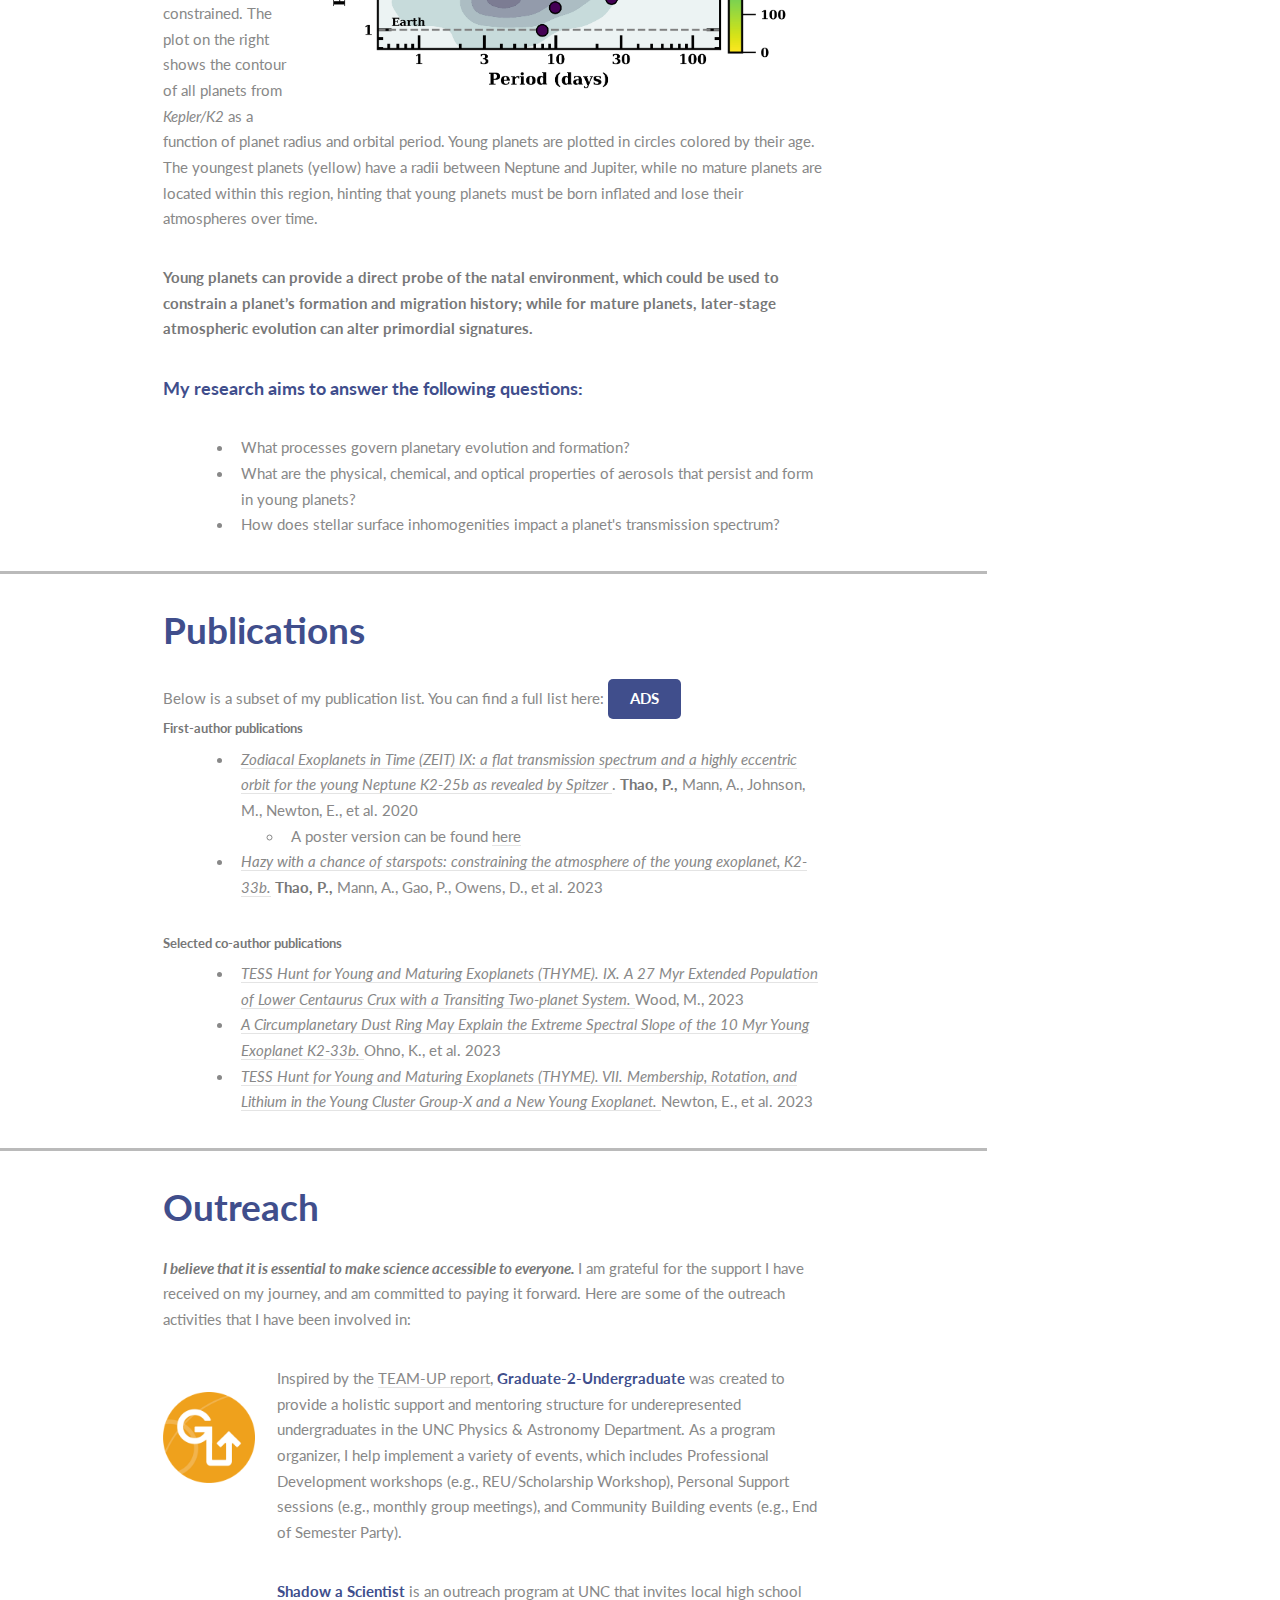
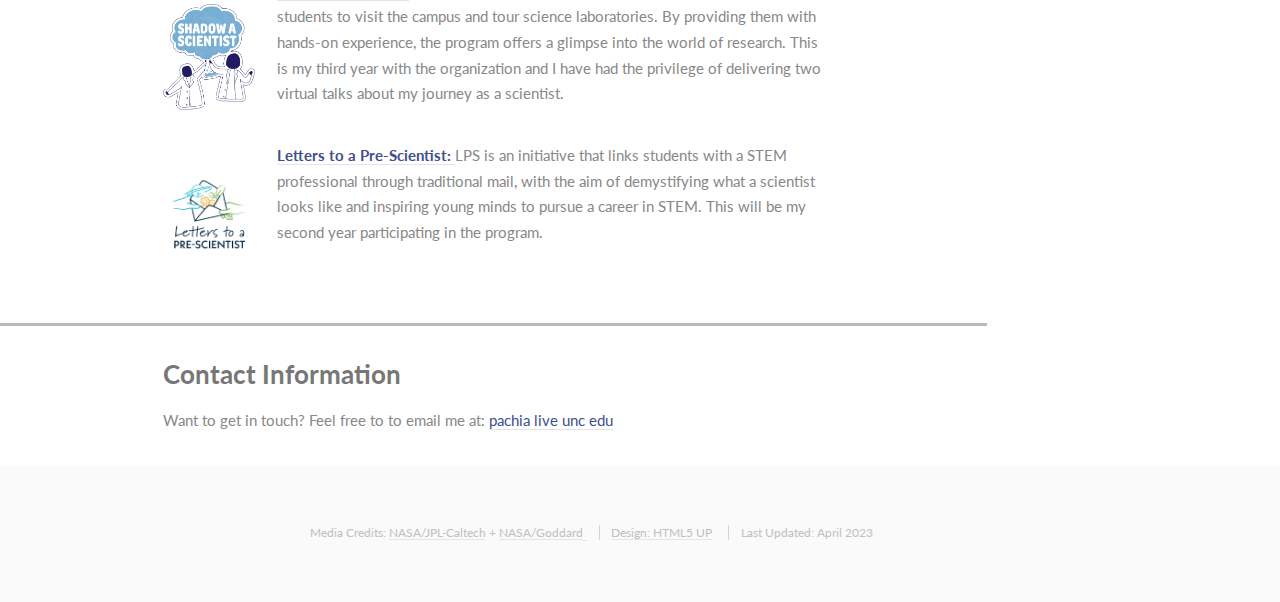
==== commit ef4a8bf8: "index.html" ====
--- a/index.html
+++ b/index.html
@@ -14,7 +14,7 @@
 		<meta charset="utf-8" />
 		<meta name="viewport" content="width=device-width, initial-scale=1, user-scalable=no" />
 		<link rel="stylesheet" href="assets/css/main.css" />
-		<meta name="google-site-verification" content="az1m7K2vfGBd1i3P7O5ENecfiFcIf9wO6ccHNj2sgoA" />
+		<meta name="google-site-verification" content="az1m7K2vfGBd1i3P7O5ENecfiFcIf9wO6ccHNj2sgoA" />s
 	</head>
 	<body class="is-preload">
 
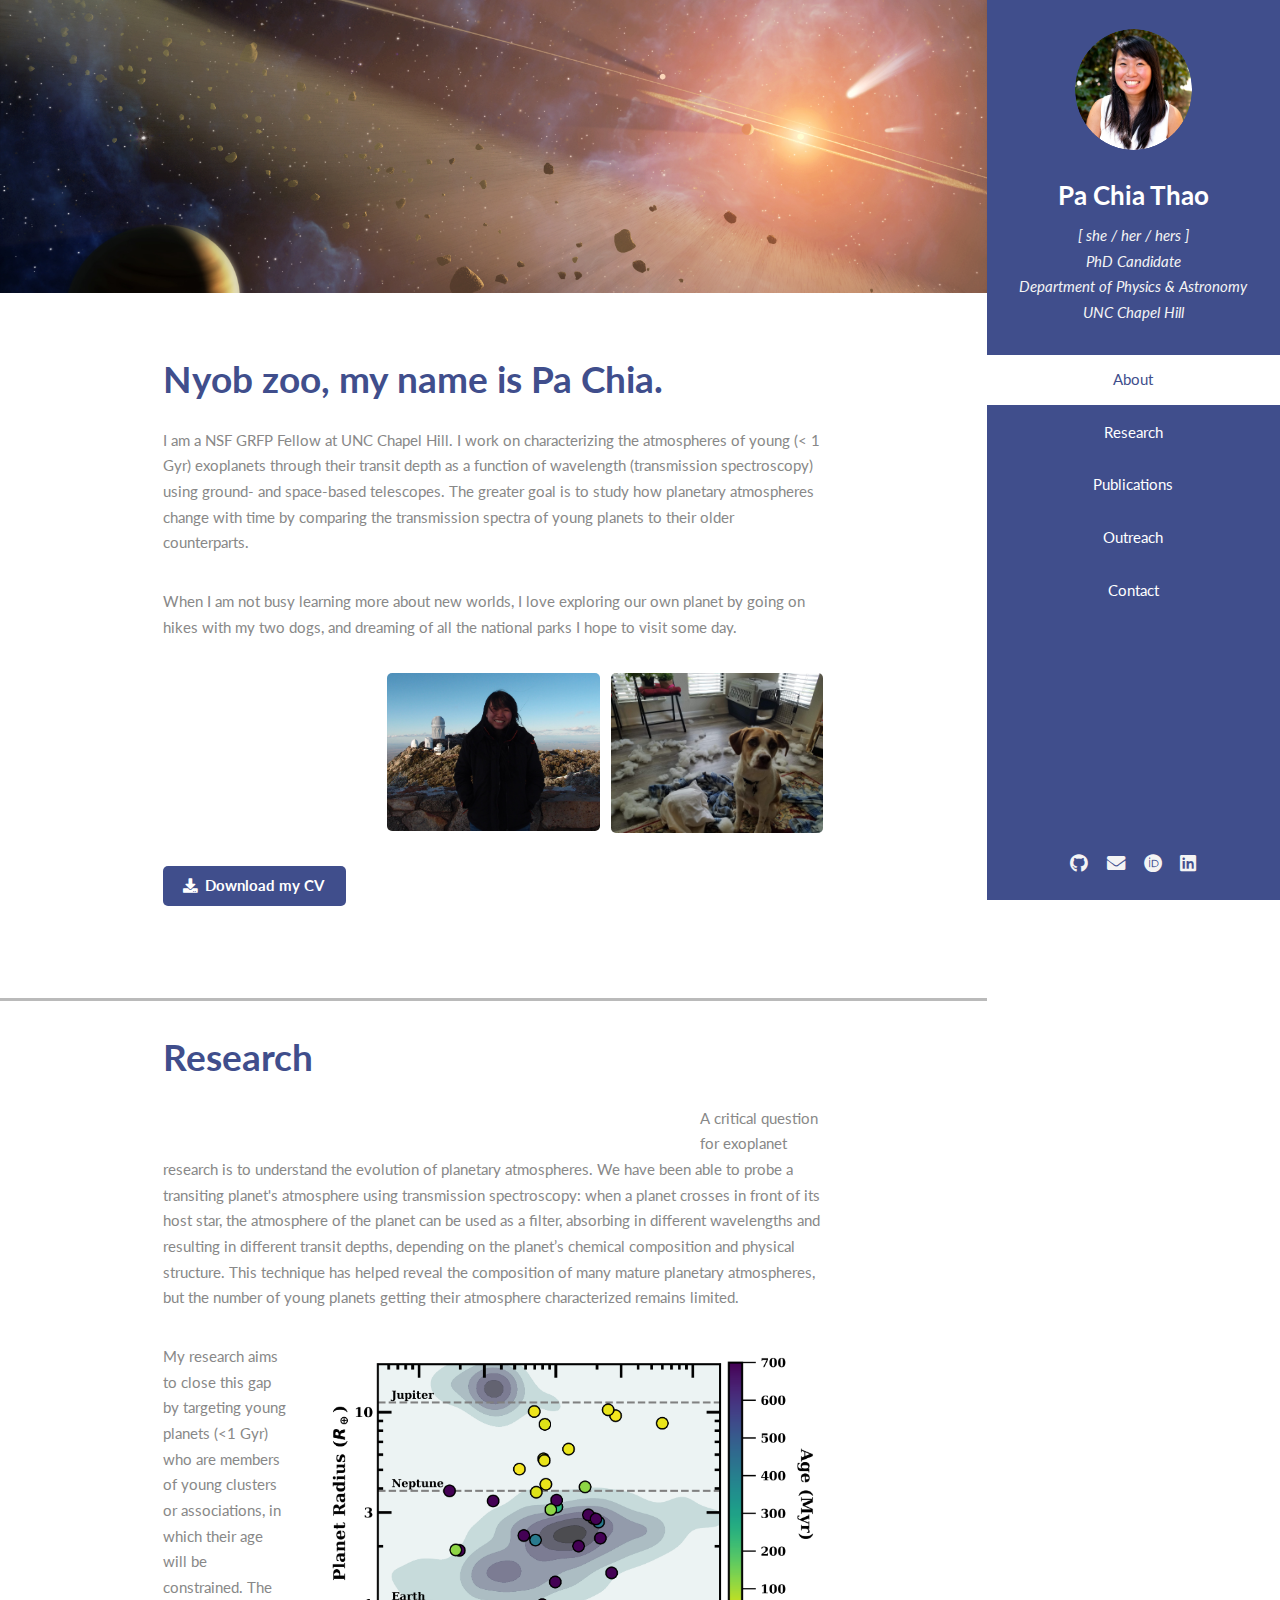
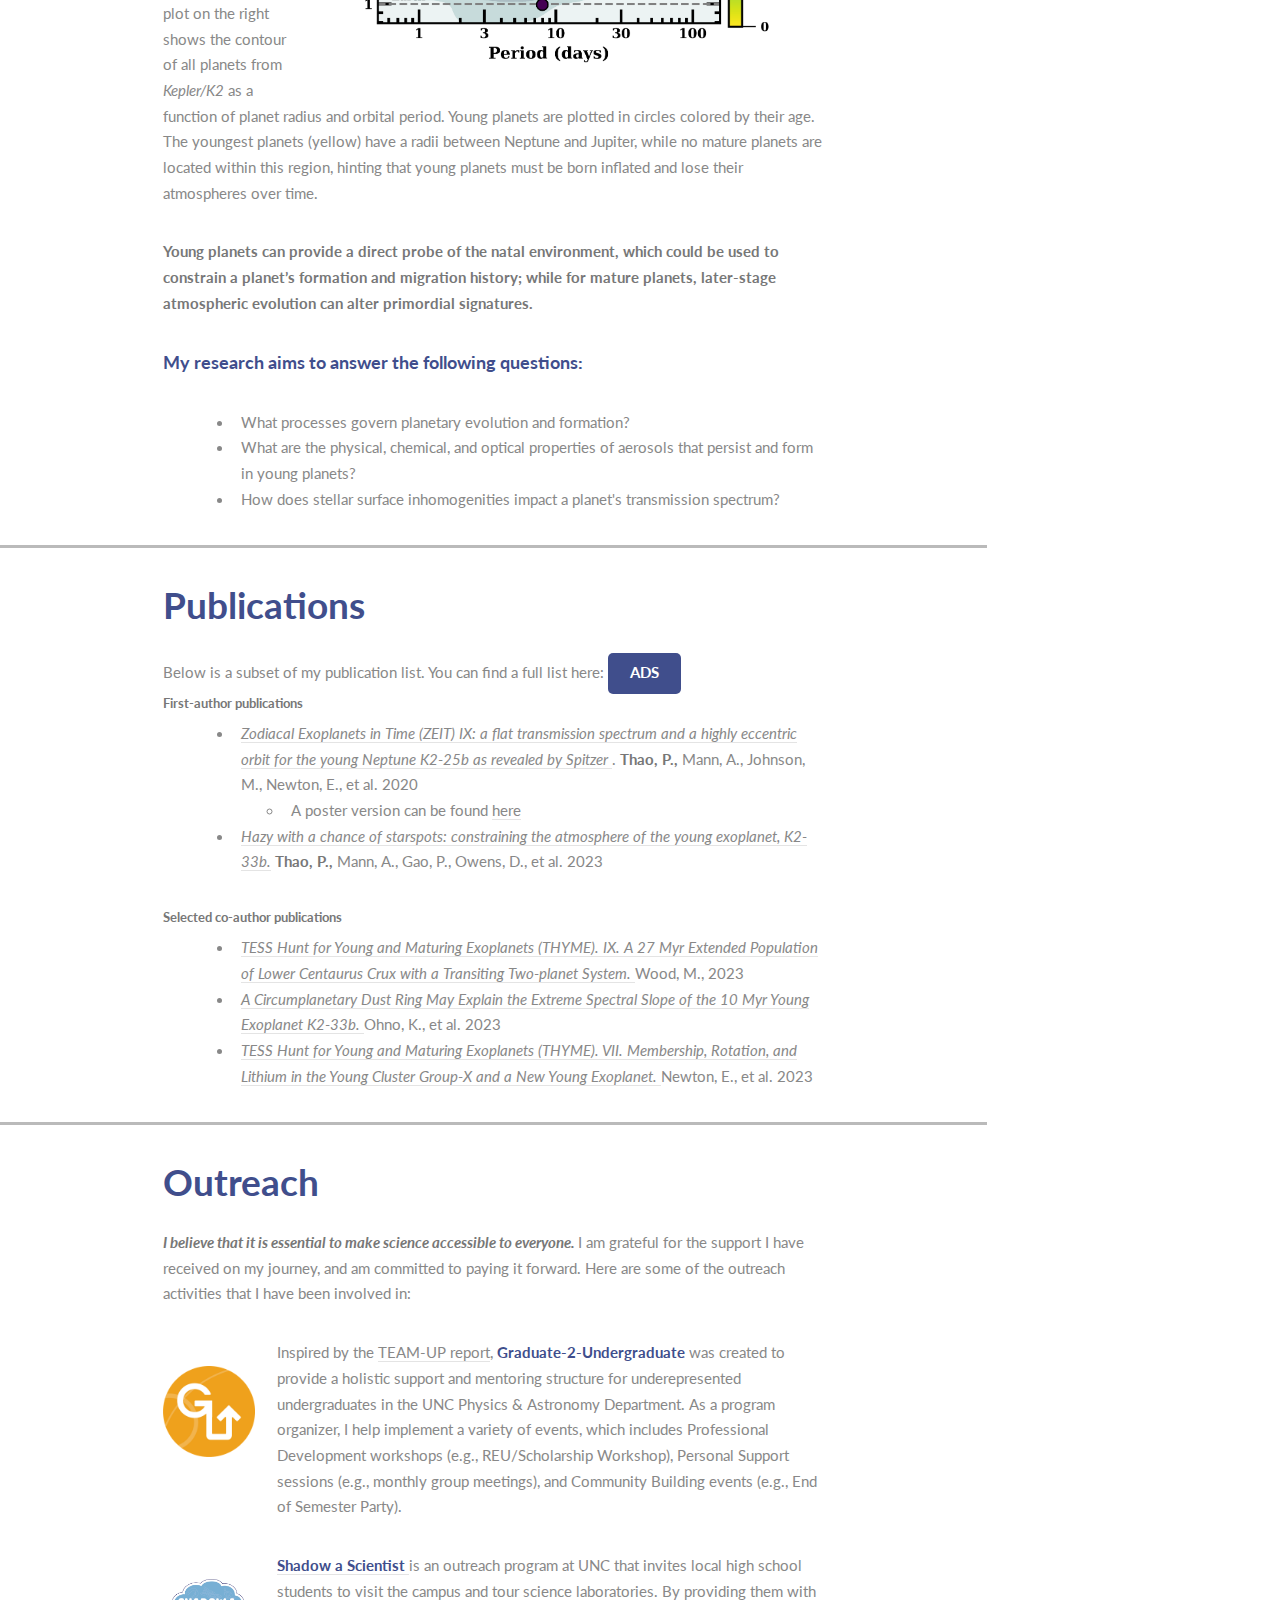
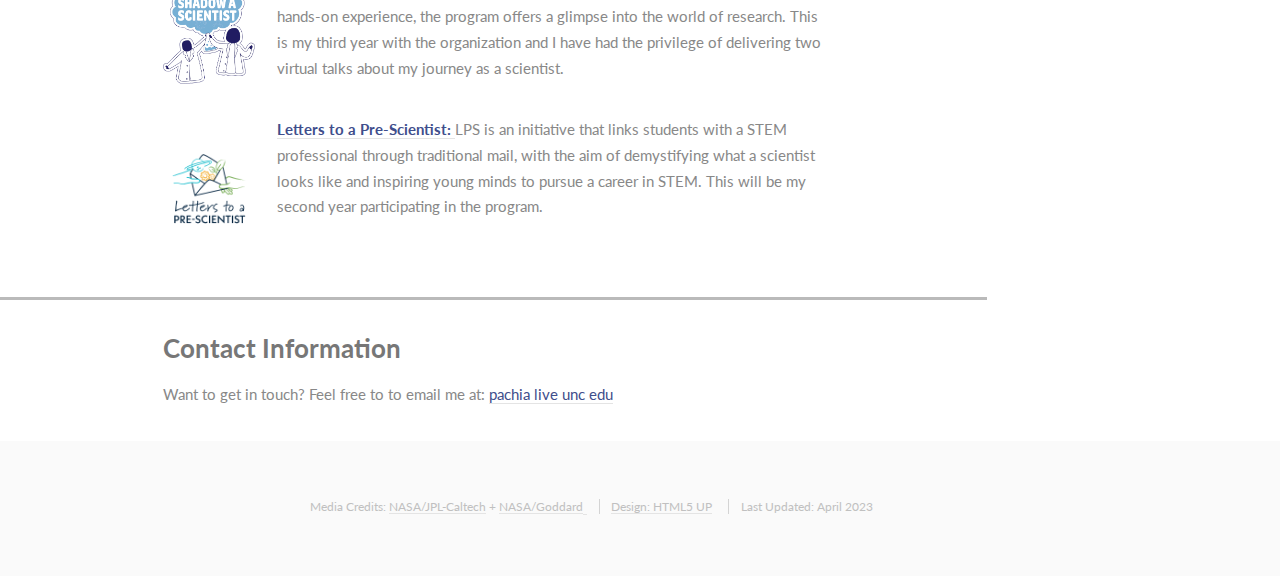
==== commit 8ee6e1dd: "index.html" ====
--- a/index.html
+++ b/index.html
@@ -14,7 +14,7 @@
 		<meta charset="utf-8" />
 		<meta name="viewport" content="width=device-width, initial-scale=1, user-scalable=no" />
 		<link rel="stylesheet" href="assets/css/main.css" />
-		<meta name="google-site-verification" content="az1m7K2vfGBd1i3P7O5ENecfiFcIf9wO6ccHNj2sgoA" />s
+		<meta name="google-site-verification" content="az1m7K2vfGBd1i3P7O5ENecfiFcIf9wO6ccHNj2sgoA" />
 	</head>
 	<body class="is-preload">
 
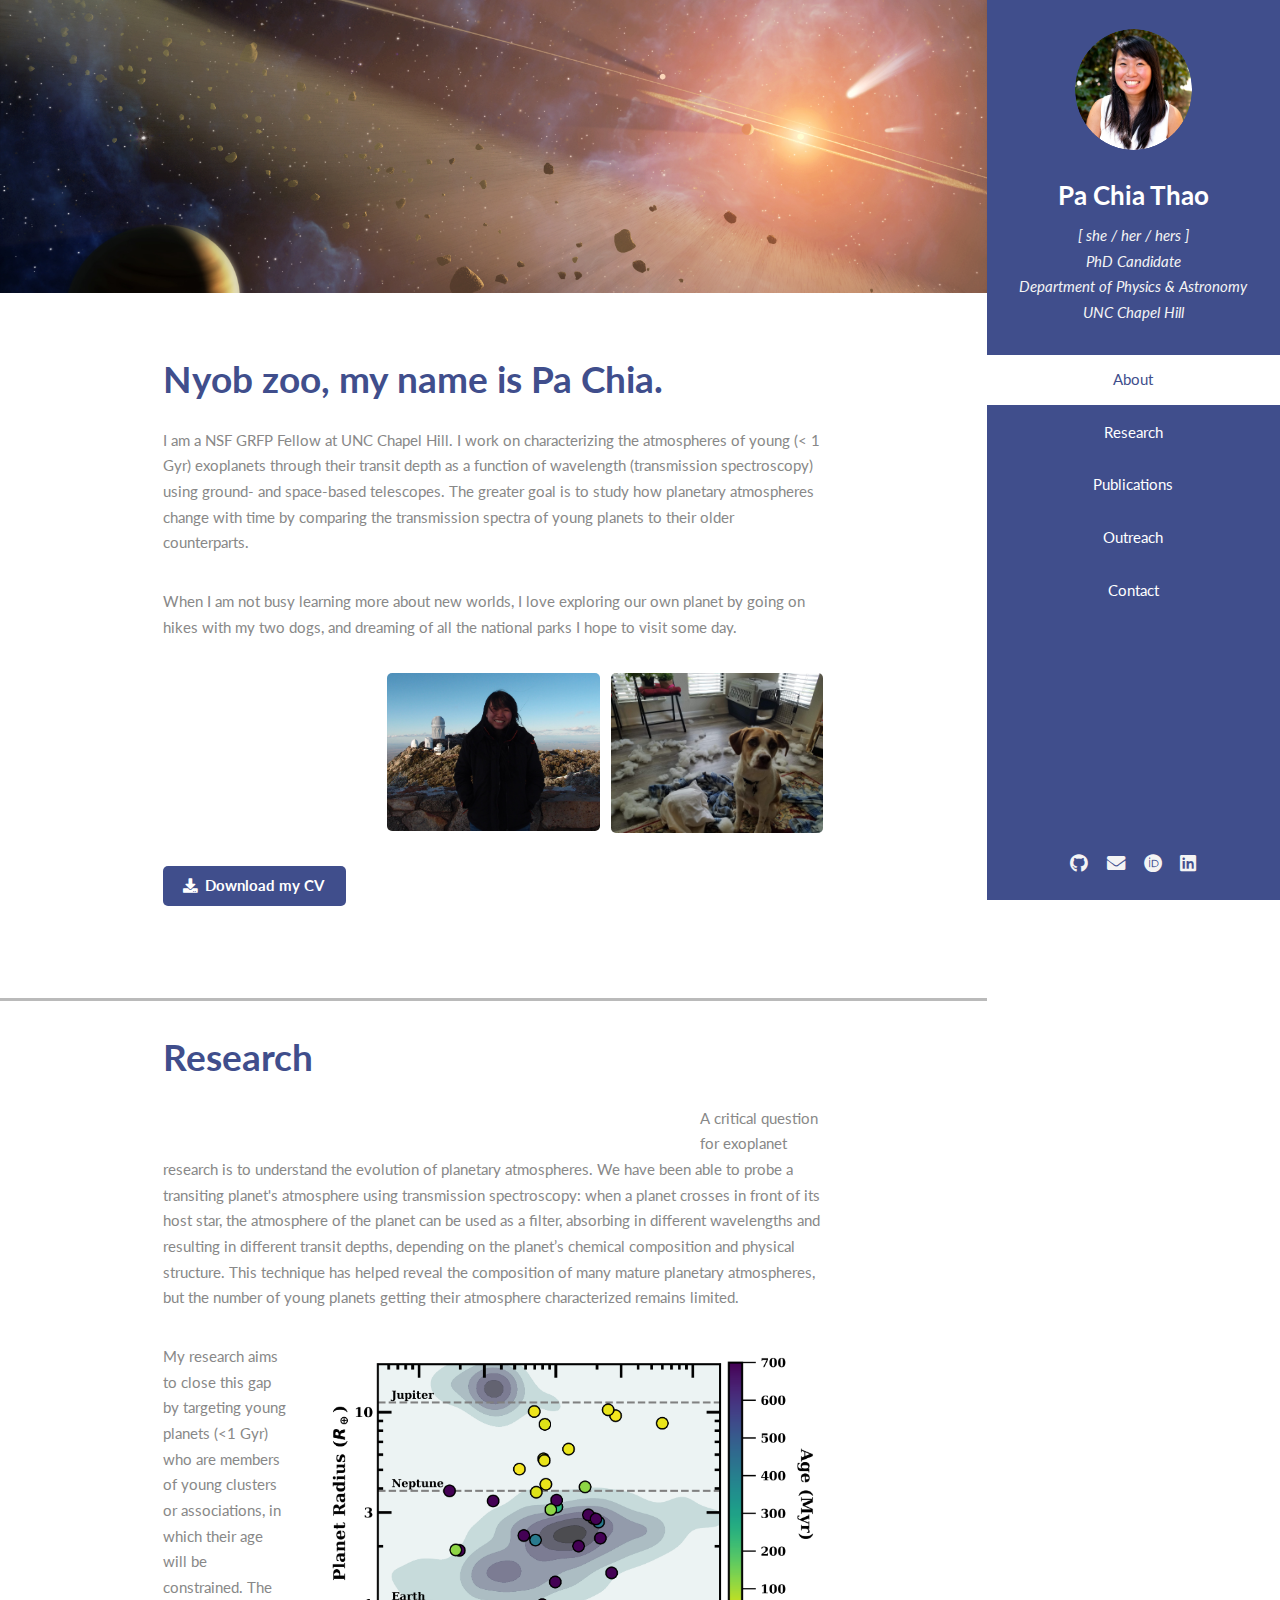
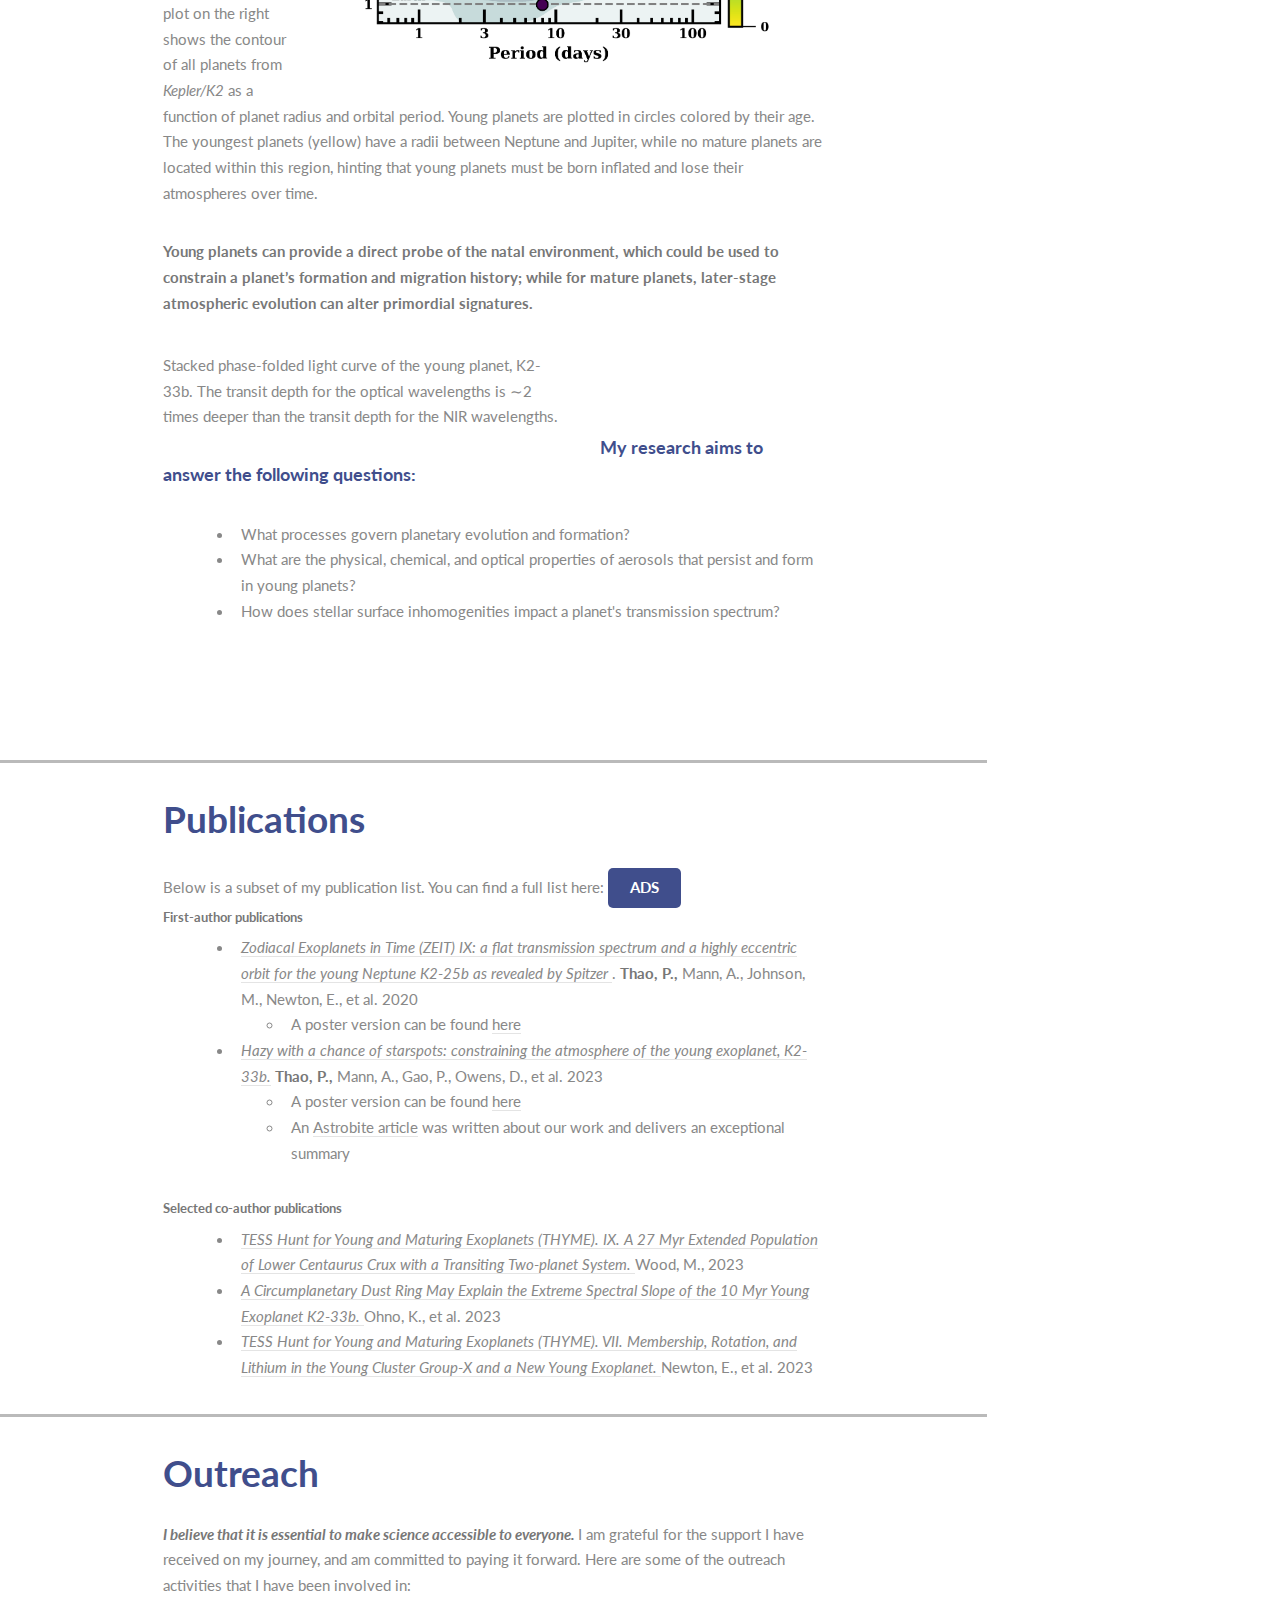
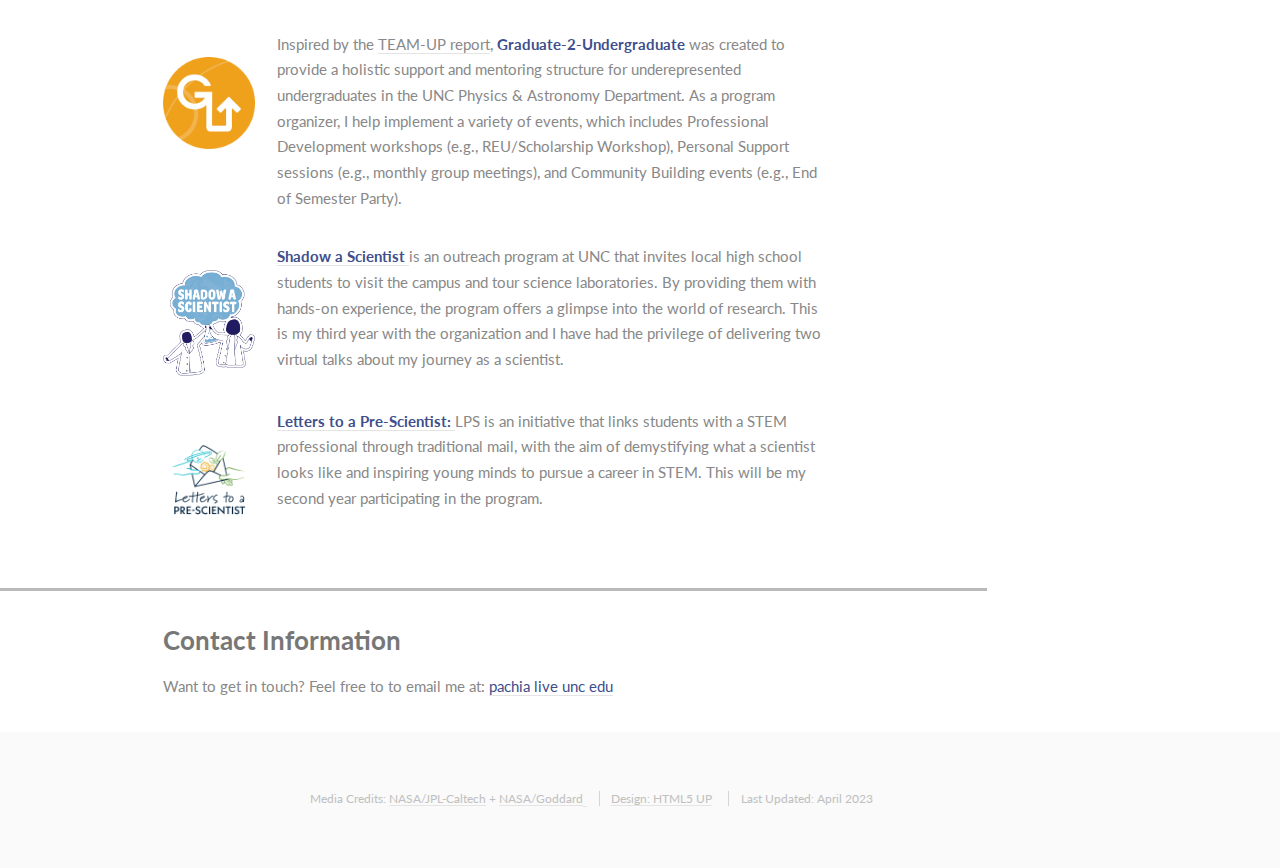
==== commit d64648a7: "Add files via upload" ====
--- a/index.html
+++ b/index.html
@@ -8,13 +8,11 @@
 	cream color used:  #c9a8f1
 -->
 <html>
-	
 	<head>
 		<title>Pa Chia Thao</title>
 		<meta charset="utf-8" />
 		<meta name="viewport" content="width=device-width, initial-scale=1, user-scalable=no" />
 		<link rel="stylesheet" href="assets/css/main.css" />
-		<meta name="google-site-verification" content="az1m7K2vfGBd1i3P7O5ENecfiFcIf9wO6ccHNj2sgoA" />
 	</head>
 	<body class="is-preload">
 
@@ -91,11 +89,21 @@
 									<a class="image right"><img src="images/research/Radius_v_Period_nopl.png"  style="width:500px;"alt="" /></a>
 									<p> My research aims to close this gap by targeting young planets (<1 Gyr) who are members of young clusters or associations, in which their age will be constrained. The plot on the right shows the contour of all planets from <i>Kepler/K2</i> as a function of planet radius and orbital period. Young planets are plotted in circles colored by their age. The youngest planets (yellow) have a radii between Neptune and Jupiter, while no mature planets are located within this region, hinting that young planets must be born inflated and lose their atmospheres over time. </p>
 									<b><p>Young planets can provide a direct probe of the natal environment, which could be used to constrain a planet’s formation and migration history; while for mature planets, later-stage atmospheric evolution can alter primordial signatures.</p></b>
+									<a class="image left">
+										<img src="images/research/comparision_LC1.pdf"  style="width:350px;"alt="" /> 
+										<div class="caption" style="width: 400px"> Stacked phase-folded light curve of the young planet, K2-33b. The transit depth for the optical wavelengths is ∼2 times deeper than the transit depth for the NIR wavelengths.</div>
+									</a>
+									</br>
+									</br>
 									<p> <h4 style="color:#404E8C;">My research aims to answer the following questions:</h4><p></p>
 									<ul style="padding-left:70px" >
 										<li>What processes govern planetary evolution and formation? </li>
 										<li>What are the physical, chemical, and optical properties of aerosols that persist and form in young planets?  </li>
 										<li>How does stellar surface inhomogenities impact a planet's transmission spectrum? </li>
+									</br>
+									</br>
+									</br>
+									</br>
 									</ul>
 								</div>
 							</section>
@@ -112,7 +120,10 @@
 									<ul style="padding-left:70px" > 
 										<li><a href="https://iopscience.iop.org/article/10.3847/1538-3881/ab579b/pdf"> <i> Zodiacal Exoplanets in Time (ZEIT) IX: a flat transmission spectrum and a highly eccentric orbit for the young Neptune K2-25b as revealed by Spitzer </i></a>. <b>Thao, P., </b> Mann, A., Johnson, M., Newton, E., et al. 2020 </li>
 									  <li style="margin-left:50px; padding-bottom: 0; list-style-type: circle;">A poster version can be found  <a href="https://drive.google.com/file/d/1lQkO5QB6Gf2X-ehHLYzar-CXqSi81cuX/view">here</a> </li>
-										<li> <a href="https://iopscience.iop.org/article/10.3847/1538-3881/aca07a/pdf"> <i>Hazy with a chance of starspots: constraining the atmosphere of the young exoplanet, K2-33b.</i></a> <b>Thao, P., </b> Mann, A., Gao, P., Owens, D., et al. 2023</li> </ul>
+										<li> <a href="https://iopscience.iop.org/article/10.3847/1538-3881/aca07a/pdf"> <i>Hazy with a chance of starspots: constraining the atmosphere of the young exoplanet, K2-33b.</i></a> <b>Thao, P., </b> Mann, A., Gao, P., Owens, D., et al. 2023</li> 
+										<li style="margin-left:50px; padding-bottom: 0; list-style-type: circle;">A poster version can be found  <a href="https://drive.google.com/file/d/1Y8cz3C1aO4N3OCqko8WcZ42GteFpPKmt/view?usp=sharing">here</a> </li>
+										<li style="margin-left:50px; padding-bottom: 0; list-style-type: circle;">An <a href="https://astrobites.org/2022/12/02/a-smoggy-day-on-a-young-exoplanet/?__cf_chl_tk=dVeMVs4IB75c4SryOT99n6nxuij5lKt3fvj2h0eyk1o-1680580365-0-gaNycGzNEKU"> Astrobite article</a> was written about our work and delivers an exceptional summary </li> </ul>
+
 									</ul>
 									<h5>Selected co-author publications</h5>
 									<ul style="padding-left:70px" >
@@ -535,4 +546,4 @@
 			<script src="assets/js/main.js"></script>
 
 	</body>
-</html>
+</html>